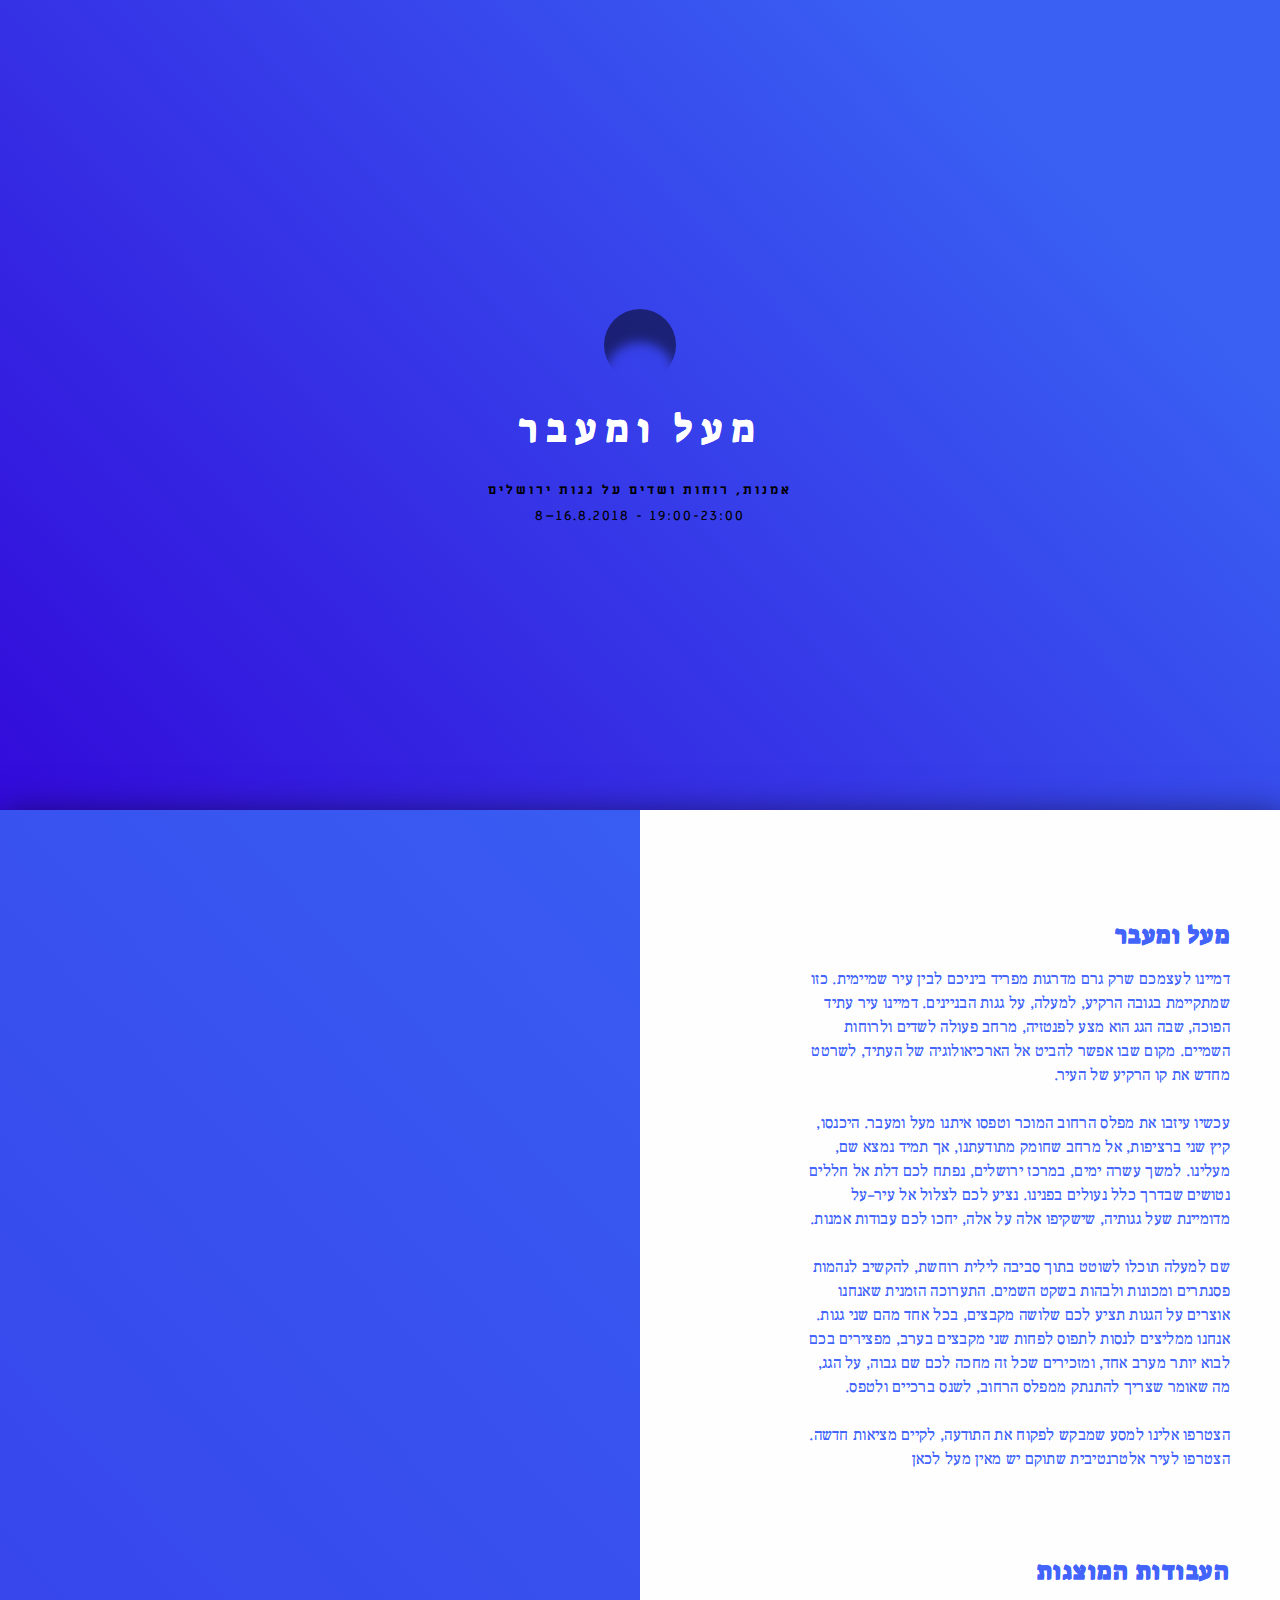
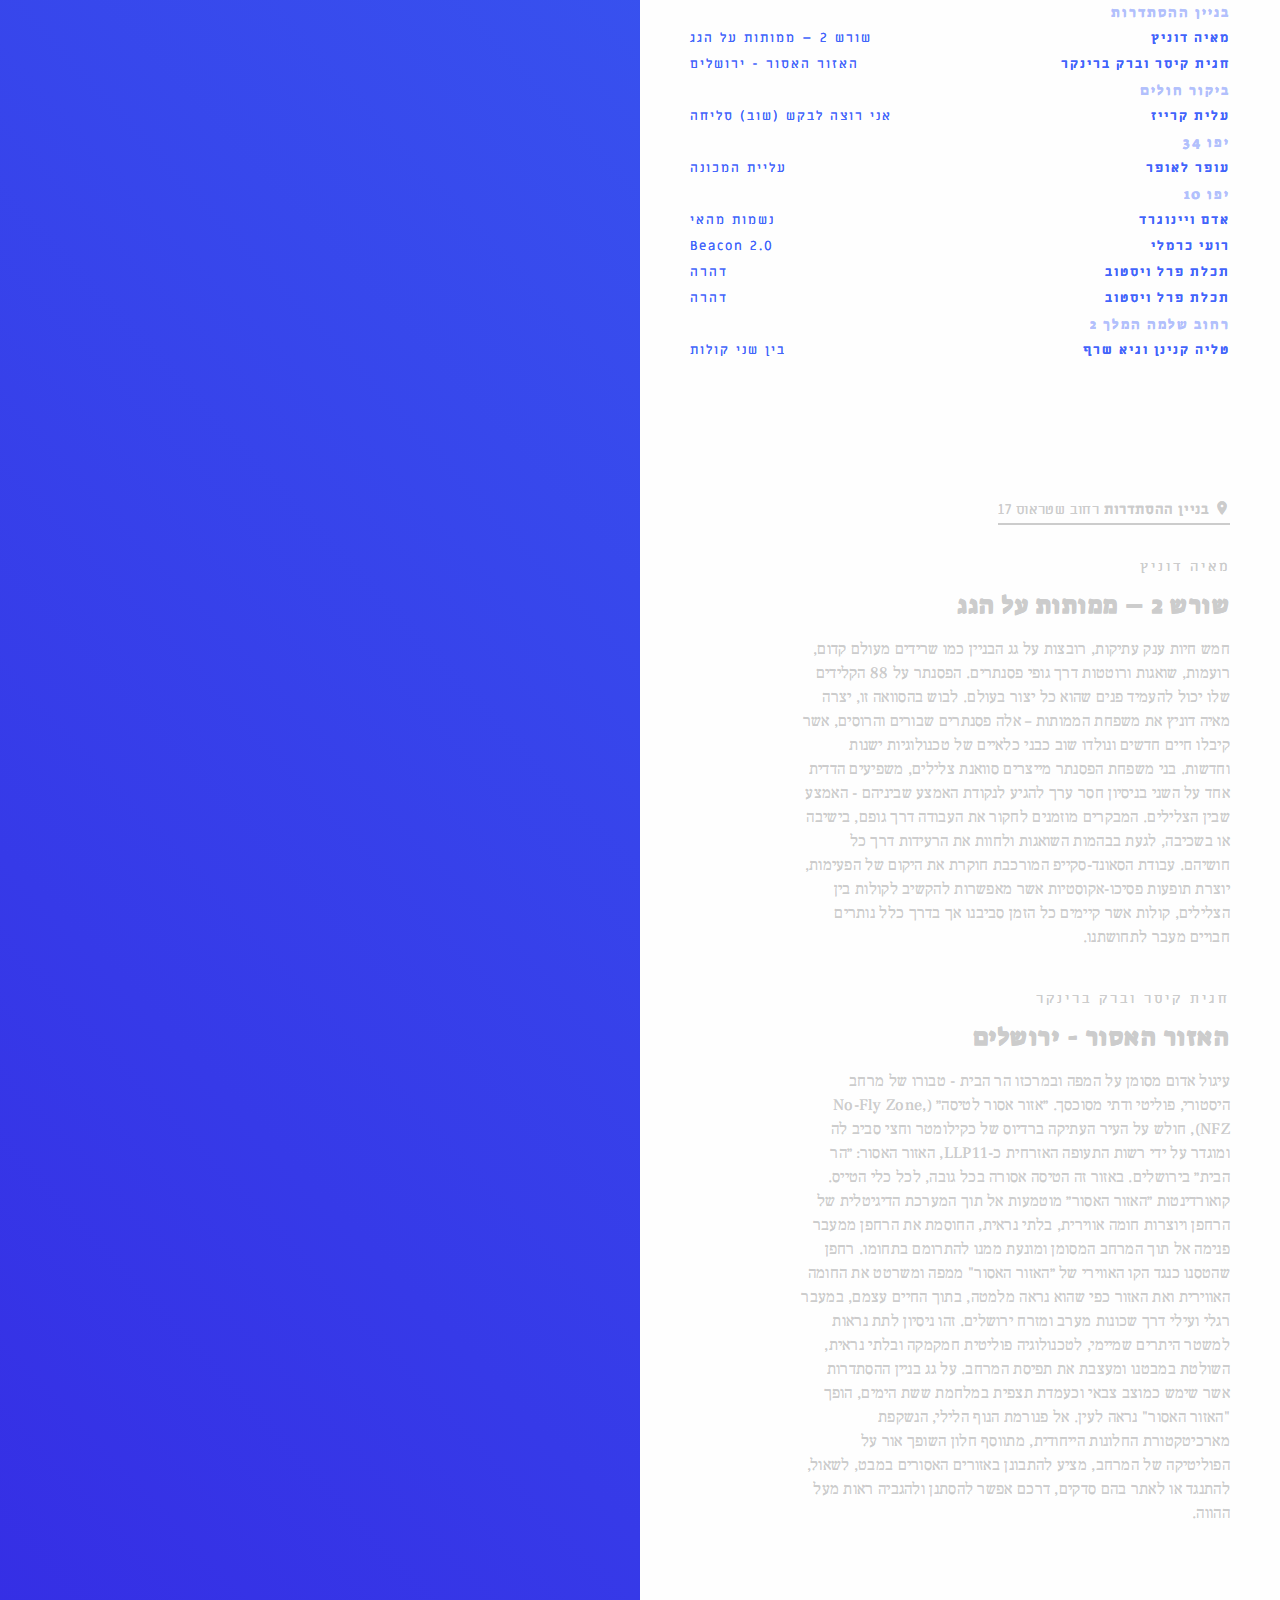
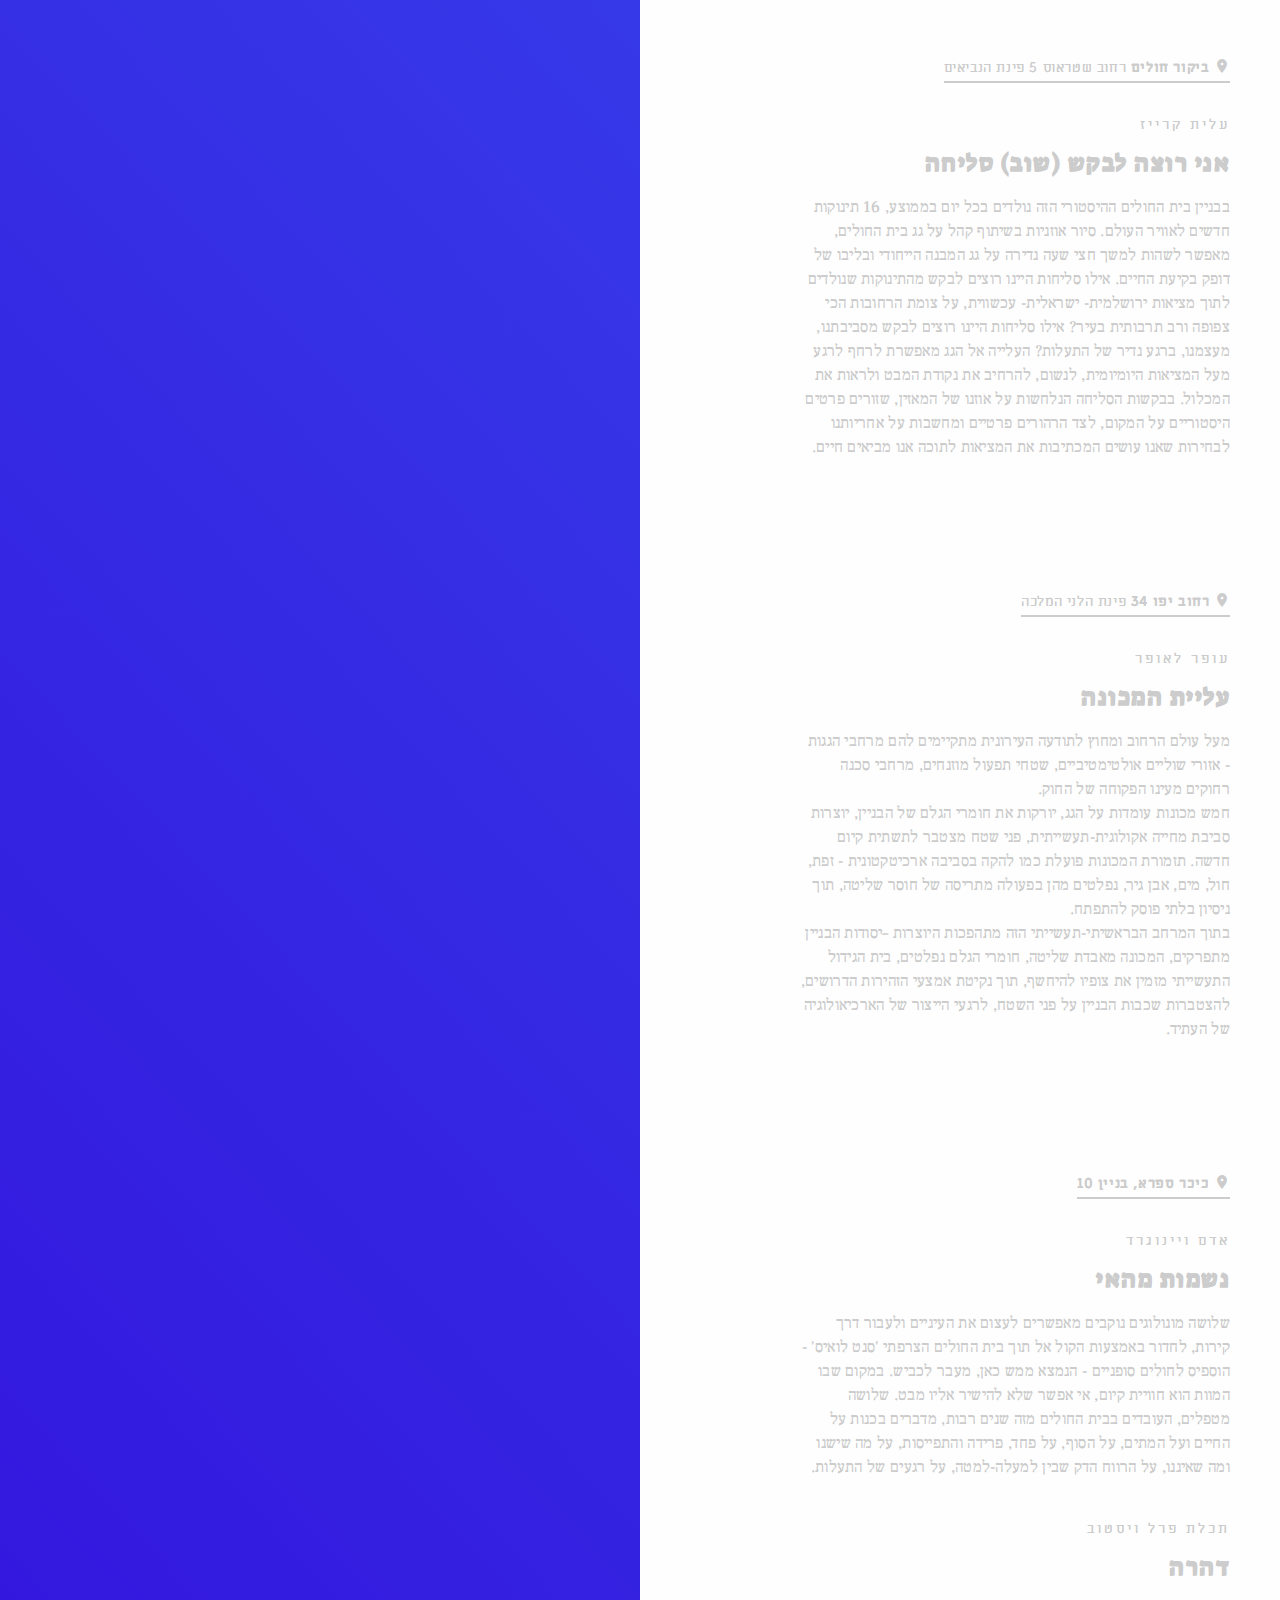
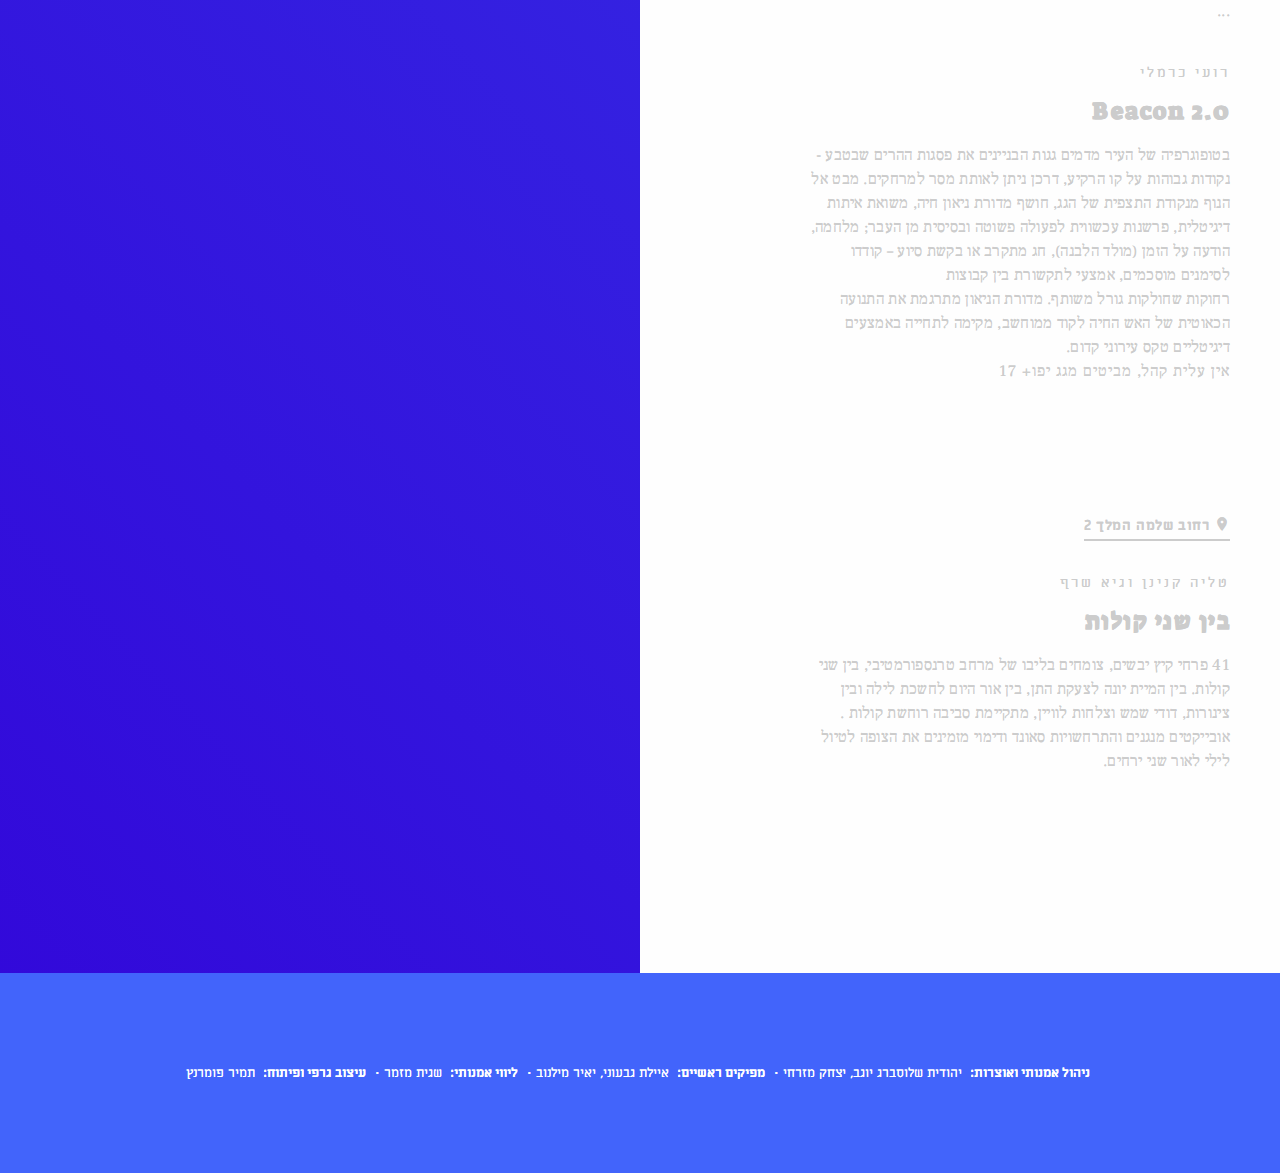
==== index-ar.html @ dc939ad6 "added 2 more homepages" ====
<!DOCTYPE html>
<html>

<head>

    <meta http-equiv="Content-Type" content="text/html; charset=utf-8">
    <meta charset="utf-8">
    <meta http-equiv="x-ua-compatible" content="ie=edge">
    <title>מעל ומעבר</title>
    <meta name="description" content="אמנות, רוחות ושדים על גגות ירושלים">
    <meta name="viewport" content="width=device-width, initial-scale=1, maximum-scale=1, user-scalable=no">
    <meta property="og:title" content="מעל ומעבר" />
    <meta property="og:site_name" content="מעל ומעבר" />
    <meta property="og:description" content="אמנות, רוחות ושדים על גגות ירושלים" />
    <meta property="og:image" content="TODO" />
    <meta property="og:image:url" content="TODO" />
    <meta property="og:image:width" content="1200" />
    <meta property="og:image:height" content="630" />
    <meta property="og:image:type" content="image/png" />
    <meta property="og:url" content="TODO" />
    <link rel="apple-touch-icon" sizes="57x57" href="/apple-icon-57x57.png">
    <link rel="apple-touch-icon" sizes="60x60" href="/apple-icon-60x60.png">
    <link rel="apple-touch-icon" sizes="72x72" href="/apple-icon-72x72.png">
    <link rel="apple-touch-icon" sizes="76x76" href="/apple-icon-76x76.png">
    <link rel="apple-touch-icon" sizes="114x114" href="/apple-icon-114x114.png">
    <link rel="apple-touch-icon" sizes="120x120" href="/apple-icon-120x120.png">
    <link rel="apple-touch-icon" sizes="144x144" href="/apple-icon-144x144.png">
    <link rel="apple-touch-icon" sizes="152x152" href="/apple-icon-152x152.png">
    <link rel="apple-touch-icon" sizes="180x180" href="/apple-icon-180x180.png">
    <link rel="icon" type="image/png" sizes="192x192" href="/android-icon-192x192.png">
    <link rel="icon" type="image/png" sizes="32x32" href="/favicon-32x32.png">
    <link rel="icon" type="image/png" sizes="96x96" href="/favicon-96x96.png">
    <link rel="icon" type="image/png" sizes="16x16" href="/favicon-16x16.png">
    <link rel="manifest" href="/manifest.json">
    <meta name="msapplication-TileColor" content="#ffffff">
    <meta name="msapplication-TileImage" content="/ms-icon-144x144.png">
    <meta name="theme-color" content="#ffffff">
    <link rel="icon" href="/favicon.ico?v=1.1"> 
    <link href='https://api.tiles.mapbox.com/mapbox-gl-js/v0.45.0/mapbox-gl.css' rel='stylesheet' />
    <link href="https://fonts.googleapis.com/icon?family=Material+Icons" rel="stylesheet">
    <link href="https://fonts.googleapis.com/css?family=Frank+Ruhl+Libre|Miriam+Libre:400,700|Suez+One" rel="stylesheet">
    <link href='css/style.css' rel='stylesheet' />
</head>


<body>

    <div id='toggle-map'>
        <i class="material-icons px-16-icons">map</i>
    </div>

    <div class='intro'>
        <!-- <div class="logo-img"> -->
        <div class="logo0">
            <div class="circle shadow-animation"></div>
        </div>
        <div class="logo1 shadow-animation-invert">מעל ומעבר</div>
        <div class="logo2">אמנות, רוחות ושדים על גגות ירושלים</div>
        <div class="logo3">8–16.8.2018 - 19:00-23:00</div>
        <!-- <img src="images/logo.svg" alt="above and beyond"> -->
        <!-- </div> -->
    </div>
    <div id='map'></div>
    <div id='features'>

        <section id='v0' class="active">
            <div class="spacer-80"></div>
            <span class='title'>מעל ומעבר</span>
            <p class='body-text'>
                דמיינו לעצמכם שרק גרם מדרגות מפריד ביניכם לבין עיר שמיימית. כזו שמתקיימת בגובה הרקיע, למעלה, על גגות הבניינים. דמיינו עיר
                עתיד הפוכה, שבה הגג הוא מצע לפנטזיה, מרחב פעולה לשדים ולרוחות השמיים. מקום שבו אפשר להביט אל הארכיאולוגיה
                של העתיד, לשרטט מחדש את קו הרקיע של העיר.
                <br>
                <br> עכשיו עיזבו את מפלס הרחוב המוכר וטפסו איתנו מעל ומעבר. היכנסו, קיץ שני ברציפות, אל מרחב שחומק מתודעתנו,
                אך תמיד נמצא שם, מעלינו. למשך עשרה ימים, במרכז ירושלים, נפתח לכם דלת אל חללים נטושים שבדרך כלל נעולים בפנינו.
                נציע לכם לצלול אל עיר–על מדומיינת שעל גגותיה, שישקיפו אלה על אלה, יחכו לכם עבודות אמנות.
                <br>
                <br> שם למעלה תוכלו לשוטט בתוך סביבה לילית רוחשת, להקשיב לנהמות פסנתרים ומכונות ולבהות בשקט השמים. התערוכה הזמנית
                שאנחנו אוצרים על הגגות תציע לכם שלושה מקבצים, בכל אחד מהם שני גגות. אנחנו ממליצים לנסות לתפוס לפחות שני מקבצים
                בערב, מפצירים בכם לבוא יותר מערב אחד, ומזכירים שכל זה מחכה לכם שם גבוה, על הגג, מה שאומר שצריך להתנתק ממפלס
                הרחוב, לשנס ברכיים ולטפס.
                <br>
                <br> הצטרפו אלינו למסע שמבקש לפקוח את התודעה, לקיים מציאות חדשה. הצטרפו לעיר אלטרנטיבית שתוקם יש מאין מעל לכאן
            </p>

            <div class="spacer-80"></div>
            <span class='title title-spacer'>העבודות המוצגות</span>
            <a href="#toc1" class='toc-link'>
                <div class="toc-location">בניין ההסתדרות</div>
                <div class=""> </div>
            </a>
            <a href="#toc1" class='toc-link'>
                <div class="toc-artist-name">מאיה דוניץ</div>
                <div class="toc-artist-work">שורש 2 – ממותות על הגג</div>
            </a>
            <a href="#toc2" class='toc-link'>
                <div class="toc-artist-name">חגית קיסר וברק ברינקר</div>
                <div class="toc-artist-work">האזור האסור - ירושלים</div>
            </a>
            <a href="#toc3" class='toc-link'>
                <div class="toc-location">ביקור חולים</div>
                <div class=""> </div>
            </a>
            <a href="#toc3" class='toc-link'>
                <div class="toc-artist-name">עלית קרייז</div>
                <div class="toc-artist-work">אני רוצה לבקש (שוב) סליחה</div>
            </a>
            <a href="#toc4" class='toc-link'>
                <div class="toc-location">יפו 34</div>
                <div class=""> </div>
            </a>
            <a href="#toc4" class='toc-link'>
                <div class="toc-artist-name">עופר לאופר</div>
                <div class="toc-artist-work">עליית המכונה</div>
            </a>
            <a href="#toc5" class='toc-link'>
                <div class="toc-location">יפו 10</div>
            </a>
            <a href="#toc5" class='toc-link'>
                <div class="toc-artist-name">אדם ויינוגרד</div>
                <div class="toc-artist-work">נשמות מהאי</div>
            </a>

            <a href="#toc9" class='toc-link'>
                <div class="toc-artist-name">רועי כרמלי</div>
                <div class="toc-artist-work">Beacon 2.0</div>
            </a>

            


            <a href="#toc6" class='toc-link'>
                <div class="toc-artist-name">תכלת פרל ויסטוב</div>
                <div class="toc-artist-work">דהרה</div>
            </a>
            <a href="#toc6" class='toc-link'>
                <div class="toc-artist-name">תכלת פרל ויסטוב</div>
                <div class="toc-artist-work">דהרה</div>
            </a>
            <a href="#toc7" class='toc-link'>
                <div class="toc-location">רחוב שלמה המלך 2</div>
                <div class=""> </div>
            </a>
            <a href="#toc7" class='toc-link'>
                <div class="toc-artist-name">טליה קנינן וגיא שרף</div>
                <div class="toc-artist-work">בין שני קולות</div>
            </a>
            
       
        </section>

        <section id='v1'>
            <div class="spacer-80"></div>

            <a href="" class='location-title'>
                <i class="material-icons px-16-icons">location_on</i>
                <b>בניין ההסתדרות</b> רחוב שטראוס 17</a>
            <p class='artist' id="toc1">מאיה דוניץ</p>
            <span class='title'>שורש 2 – ממותות על הגג</span>
            <p class='body-text'>חמש חיות ענק עתיקות, רובצות על גג הבניין כמו שרידים מעולם קדום, רועמות, שואגות ורוטטות דרך גופי פסנתרים. הפסנתר
                על 88 הקלידים שלו יכול להעמיד פנים שהוא כל יצור בעולם. לבוש בהסוואה זו, יצרה מאיה דוניץ את משפחת הממותות
                – אלה פסנתרים שבורים והרוסים, אשר קיבלו חיים חדשים ונולדו שוב כבני כלאיים של טכנולוגיות ישנות וחדשות. בני
                משפחת הפסנתר מייצרים סוואנת צלילים, משפיעים הדדית אחד על השני בניסיון חסר ערך להגיע לנקודת האמצע שביניהם
                - האמצע שבין הצלילים. המבקרים מוזמנים לחקור את העבודה דרך גופם, בישיבה או בשכיבה, לגעת בבהמות השואגות ולחוות
                את הרעידות דרך כל חושיהם. עבודת הסאונד-סקייפ המורכבת חוקרת את היקום של הפעימות, יוצרת תופעות פסיכו-אקוסטיות
                אשר מאפשרות להקשיב לקולות בין הצלילים, קולות אשר קיימים כל הזמן סביבנו אך בדרך כלל נותרים חבויים מעבר לתחושתנו.
            </p>

            <div class="spacer-40"></div>
            <p class='artist' id="toc2">חגית קיסר וברק ברינקר</p>
            <span class='title'>האזור האסור - ירושלים</span>
            <p class='body-text'>
                עיגול אדום מסומן על המפה ובמרכזו הר הבית - טבורו של מרחב היסטורי, פוליטי ודתי מסוכסך. ״אזור אסור לטיסה״ (No-Fly Zone, NFZ), חולש על העיר העתיקה ברדיוס של כקילומטר וחצי סביב לה ומוגדר על ידי רשות התעופה האזרחית כ-LLP11, האזור האסור: ״הר הבית״ בירושלים. באזור זה הטיסה אסורה בכל גובה, לכל כלי הטייס. קואורדינטות ״האזור האסור״ מוטמעות אל תוך המערכת הדיגיטלית של הרחפן ויוצרות חומה אווירית, בלתי נראית, החוסמת את הרחפן ממעבר פנימה אל תוך המרחב המסומן ומונעת ממנו להתרומם בתחומו.
                רחפן שהטסנו כנגד הקו האווירי של ״האזור האסור" ממפה ומשרטט את החומה האווירית ואת האזור כפי שהוא נראה מלמטה, בתוך החיים עצמם, במעבר רגלי ועילי דרך שכונות מערב ומזרח ירושלים. זהו ניסיון לתת נראות למשטר היתרים שמיימי, לטכנולוגיה פוליטית חמקמקה ובלתי נראית, השולטת במבטנו ומעצבת את תפיסת המרחב.
                על גג בניין ההסתדרות אשר שימש כמוצב צבאי וכעמדת תצפית במלחמת ששת הימים, הופך "האזור האסור" נראה לעין. אל פנורמת הנוף הלילי, הנשקפת מארכיטקטורת החלונות הייחודית, מתווסף חלון השופך אור על הפוליטיקה של המרחב, מציע להתבונן באזורים האסורים במבט, לשאול, להתנגד או לאתר בהם סדקים, דרכם אפשר להסתנן ולהגביה ראות מעל ההווה.
            </p>

        </section>


        <section id='v2'>
            <div class="spacer-80"></div>

            <a href="" class='location-title'>
                <i class="material-icons px-16-icons">location_on</i>
                <b>ביקור חולים</b> רחוב שטראוס 5 פינת הנביאים</a>
            <p class='artist' id="toc3">עלית קרייז</p>
            <span class='title'>אני רוצה לבקש (שוב) סליחה</span>
            <p class='body-text'>
                בבניין בית החולים ההיסטורי הזה נולדים בכל יום בממוצע, 16 תינוקות חדשים לאוויר העולם. סיור אוזניות בשיתוף קהל על גג בית החולים,
                מאפשר לשהות למשך חצי שעה נדירה על גג המבנה הייחודי ובליבו של דופק בקיעת החיים. אילו סליחות היינו רוצים לבקש
                מהתינוקות שנולדים לתוך מציאות ירושלמית- ישראלית- עכשווית, על צומת הרחובות הכי צפופה ורב תרבותית בעיר? אילו
                סליחות היינו רוצים לבקש מסביבתנו, מעצמנו, ברגע נדיר של התעלות? העלייה אל הגג מאפשרת לרחף לרגע מעל המציאות
                היומיומית, לנשום, להרחיב את נקודת המבט ולראות את המכלול. בבקשות הסליחה הנלחשות על אוזנו של המאזין, שזורים
                פרטים היסטוריים על המקום, לצד הרהורים פרטיים ומחשבות על אחריותנו לבחירות שאנו עושים המכתיבות את המציאות לתוכה
                אנו מביאים חיים.
            </p>

        </section>

        <section id='v3'>
            <div class="spacer-80"></div>

            <a href="" class='location-title'>
                <i class="material-icons px-16-icons">location_on</i>
                <b>רחוב יפו 34</b> פינת הלני המלכה</a>
            <p class='artist' id="toc4">עופר לאופר</p>
            <span class='title'>עליית המכונה</span>
            <p class='body-text'>
                מעל עולם הרחוב ומחוץ לתודעה העירונית מתקיימים להם מרחבי הגגות - אזורי שוליים אולטימטיביים, שטחי תפעול מוזנחים, מרחבי סכנה
                רחוקים מעינו הפקוחה של החוק.
                <br> חמש מכונות עומדות על הגג, יורקות את חומרי הגלם של הבניין, יוצרות סביבת מחייה אקולוגית-תעשייתית, פני שטח
                מצטבר לתשתית קיום חדשה. תזמורת המכונות פועלת כמו להקה בסביבה ארכיטקטונית - זפת, חול, מים, אבן גיר, נפלטים
                מהן בפעולה מתריסה של חוסר שליטה, תוך ניסיון בלתי פוסק להתפתח.
                <br> בתוך המרחב הבראשיתי-תעשייתי הזה מתהפכות היוצרות –יסודות הבניין מתפרקים, המכונה מאבדת שליטה, חומרי הגלם נפלטים,
                בית הגידול התעשייתי מזמין את צופיו להיחשף, תוך נקיטת אמצעי הזהירות הדרושים, להצטברות שכבות הבניין על פני
                השטח, לרגעי הייצור של הארכיאולוגיה של העתיד.
            </p>
        </section>

        <section id='v4'>
            <div class="spacer-80"></div>

            <a href="" class='location-title'>
                <i class="material-icons px-16-icons">location_on</i>
                <b>כיכר ספרא, בניין 10</b>
            </a>
            <p class='artist' id="toc5">אדם ויינוגרד</p>
            <span class='title'>נשמות מהאי</span>
            <p class='body-text'>
                שלושה מונולוגים נוקבים מאפשרים לעצום את העיניים ולעבור דרך קירות, לחדור באמצעות הקול אל תוך בית החולים הצרפתי 'סנט לואיס' - הוספיס לחולים סופניים - הנמצא ממש כאן, מעבר לכביש.
                במקום שבו המוות הוא חוויית קיום, אי אפשר שלא להישיר אליו מבט. שלושה מטפלים, העובדים בבית החולים מזה שנים רבות, מדברים בכנות על החיים ועל המתים, על הסוף, על פחד, פרידה והתפייסות, על מה שישנו ומה שאיננו, על הרווח הדק שבין למעלה-למטה, על רגעים של התעלות.
            </p>

            <div class="spacer-40"></div>
            <p class='artist' id="toc6">תכלת פרל ויסטוב </p>
            <span class='title'>דהרה</span>
            <p class='body-text'>
                ...
            </p>
            <div class="spacer-40"></div>
            <p class='artist' id="toc8">רועי כרמלי</p>
            <span class='title'>Beacon 2.0</span>
            <p class='body-text'>
                בטופוגרפיה של העיר מדמים גגות הבניינים את פסגות ההרים שבטבע - נקודות גבוהות על קו הרקיע, דרכן ניתן לאותת מסר למרחקים. מבט
                אל הנוף מנקודת התצפית של הגג, חושף מדורת ניאון חיה, משואת איתות דיגיטלית, פרשנות עכשווית לפעולה פשוטה ובסיסית
                מן העבר; מלחמה, הודעה על הזמן (מולד הלבנה), חג מתקרב או בקשת סיוע – קודדו לסימנים מוסכמים, אמצעי לתקשורת
                בין קבוצות
                <br> רחוקות שחולקות גורל משותף. מדורת הניאון מתרגמת את התנועה הכאוטית של האש החיה לקוד ממוחשב, מקימה לתחייה באמצעים
                דיגיטליים טקס עירוני קדום.
                <br>

                <span class='body-text-comment'>
                    אין עלית קהל, מביטים מגג יפו+ 17
                </span>
            </p>


        </section>
        <section id='v5'>
            <div class="spacer-80"></div>

            <a href="" class='location-title'>
                <i class="material-icons px-16-icons">location_on</i>
                <b>רחוב שלמה המלך 2</b>
            </a>
            <p class='artist' id="toc7">טליה קנינן וגיא שרף</p>
            <span class='title'>בין שני קולות</span>
            <p class='body-text'>
                41 פרחי קיץ יבשים, צומחים בליבו של מרחב טרנספורמטיבי, בין שני קולות. בין המיית יונה  לצעקת התן, בין אור היום לחשכת לילה ובין צינורות, דודי שמש וצלחות לוויין, מתקיימת סביבה רוחשת קולות . אובייקטים מנגנים והתרחשויות סאונד ודימוי מזמינים את הצופה לטיול  לילי לאור שני ירחים.            </p>

        </section>
        <!-- <section id='v6'>
            <div class="spacer-80"></div>

            <a href="" class='location-title'>
                <i class="material-icons px-16-icons">location_on</i>
                <b>מלון ממילא</b> שלמה המלך 11</a>
            <p class='artist' id="toc8">רועי כרמלי</p>
            <span class='title'>Beacon 2.0</span>
            <p class='body-text'>
                בטופוגרפיה של העיר מדמים גגות הבניינים את פסגות ההרים שבטבע - נקודות גבוהות על קו הרקיע, דרכן ניתן לאותת מסר למרחקים. מבט
                אל הנוף מנקודת התצפית של הגג, חושף מדורת ניאון חיה, משואת איתות דיגיטלית, פרשנות עכשווית לפעולה פשוטה ובסיסית
                מן העבר; מלחמה, הודעה על הזמן (מולד הלבנה), חג מתקרב או בקשת סיוע – קודדו לסימנים מוסכמים, אמצעי לתקשורת
                בין קבוצות
                <br> רחוקות שחולקות גורל משותף. מדורת הניאון מתרגמת את התנועה הכאוטית של האש החיה לקוד ממוחשב, מקימה לתחייה באמצעים
                דיגיטליים טקס עירוני קדום.
                <br>

                <span class='body-text-comment'>
                    אין עלית קהל, מביטים מגג יפו+ 17
                </span>
            </p>

        </section> -->
    </div>
    <div class='credits'>
        <div class="block">
            <b> ניהול אמנותי ואוצרות: </b> יהודית שלוסברג יוגב, יצחק מזרחי ∙
            <b> מפיקים ראשיים: </b> איילת גבעוני, יאיר מילנוב ∙
            <b> ליווי אמנותי: </b> שגית מזמר ∙
            <b> עיצוב גרפי ופיתוח: </b> תמיר פומרנץ
        </div>
    </div>
    <!-- Mapbox gl script -->
    <script src='https://api.tiles.mapbox.com/mapbox-gl-js/v0.45.0/mapbox-gl.js'></script>
    <!-- jquery -->
    <script src='https://code.jquery.com/jquery-1.12.4.min.js'></script>
    <script src='js/index.js'></script>


    <!-- Global site tag (gtag.js) - Google Analytics -->
    <script async src="https://www.googletagmanager.com/gtag/js?id=UA-71087902-15"></script>
    <script>
        window.dataLayer = window.dataLayer || [];

        function gtag() {
            dataLayer.push(arguments);
        }
        gtag('js', new Date());

        gtag('config', 'UA-71087902-15');
    </script>


</body>

</html>
---- css/style.css ----
p {
    margin: 0;
    padding: 0;
}

.location-title {
    font-family: 'Miriam Libre', sans-serif;
    font-weight: 400;
    font-size: 14px;
    line-height: 18px;
    letter-spacing: 0.6px;
    margin-bottom: 32px;
    display: inline-block;
    padding-bottom: 4px;
    border-bottom: 2px solid;
}

.location-title b {
    font-weight: 700;
}

a {
    color: #ccc;
    text-shadow: 0 0 0 #ccc;
    text-decoration: none;
    transition: all 0.2s ease-out;
}

a:hover {
    color: #aaa;
    text-shadow: 0 0 0 #aaa;
}

.active a {
    color: #4264FB;
    text-shadow: 0 0 0 #4264FB;
    text-decoration: none;
    transition: all 0.2s ease-out;
}

.active a:hover {
    color: #144FB8;
    text-shadow: 0 0 0 #144FB8;
}

.title {
    font-family: 'Suez One', serif;
    display: block;
    font-weight: 700;
    font-size: 24px;
    letter-spacing: 1.5px;
    line-height: 40px;
    /* font-style: italic; */
    margin-bottom: 12px;
}

.px-16-icons {
    font-size: 16px;
    line-height: 18px;
    position: relative;
    top: 2px;
}

.artist {
    font-family: 'Miriam Libre', sans-serif;
    display: block;
    font-size: 14px;
    letter-spacing: 3px;
    line-height: 20px;
    margin-bottom: 8px;
}

.body-text {
    font-family: 'Frank Ruhl Libre', serif;
    font-weight: 400;
    display: block;
    max-width: 430px;
    font-size: 16px;
    line-height: 24px;
    letter-spacing: 0.3px;
}

.body-text-comment {
    letter-spacing: 1px;
    display: block;
}

.spacer-80 {
    height: 80px;
    display: block;
}

.spacer-40 {
    height: 40px;
    display: block;
}

body,html {
    margin: 0;
    padding: 0;
    background: linear-gradient(47deg, #3206D9 0%, #3960F3 83%);
    ;
}

#map {
    position: fixed;
    width: 50%;
    top: 0;
    bottom: 0;
}

.intro {
    height: 90vh;
    /* background: url("../images/background.jpg"); */
    background: linear-gradient(47deg, #3206D9 0%, #3960F3 83%);
    background-size: cover;
    background-attachment: fixed;
    color: #fff;
    text-shadow: 0 0 0 #fff;
    display: flex;
    align-items: center;
    justify-content: center;
    flex-direction: column;
    z-index: 1;
    position: relative;
}

.shadow-animation {
    transition: all 1s ease-in-out;
    box-shadow: inset 0 33px 11px 0 rgba(0, 0, 0, 0.50);
    animation: move 20s infinite;
}

.shadow-animation-invert {
    text-shadow: -10 32px 11px 0 rgba(0, 0, 0, 0.50);
    transition: all 1s ease-in-out;
    animation: moveinv 20s infinite;
}

.intro .circle {
    width: 72px;
    height: 72px;
    border-radius: 50%;
    margin: 32px;
    /* background: #fff; */
    display: inline-block;
    /* border:2px solid #4264FB; */
}
@keyframes moveinv {
    0% {
        text-shadow: -10px 32px 14px rgba(0, 0, 0, 0.50);
    }
    10% {
        text-shadow: 32px 32px 14px rgba(0, 0, 0, 0.50);
    }
    40% {
        text-shadow: 0px 10px 24px rgba(0, 0, 0, 0.50);
    }
    76% {
        text-shadow: -20px -10px 14px rgba(0, 0, 0, 0.50);
    }
    100% {
        text-shadow: -10px 33px 14px rgba(0, 0, 0, 0.50);
    }
}

@keyframes move {
    0% {
        box-shadow: inset -10px 32px 11px 2px rgba(38,59,148,0.70);
    }
    10% {
        box-shadow: inset 32px 32px 11px 2px rgba(38,59,148,0.70);
    }
    40% {
        box-shadow: inset 0px 10px 11px 2px rgba(38,59,148,0.70);
    }
    76% {
        box-shadow: inset -20px -10px 11px 2px rgba(38,59,148,0.70);
    }
    100% {
        box-shadow: inset -10px 33px 11px 2px rgba(38,59,148,0.70);
    }
}



.intro .logo1 {
    font-family: 'Suez One', serif;
    font-size: 40px;
    line-height: 24px;
    margin-bottom: 40px;
    letter-spacing: 8px;
    /* font-style: italic; */
}

.intro .logo2 {
    font-family: 'Miriam Libre', sans-serif;
    font-weight: 700;
    font-size: 13px;
    letter-spacing: 3px;
    line-height: 18px;
    margin-bottom: 8px;
    color: rgba(0,0,0,0.6);
    text-shadow: 0 0 0 #000;
}

.intro .logo3 {
    font-family: 'Miriam Libre', sans-serif;
    font-weight: 400;
    letter-spacing: 2px;
    font-size: 13px;
    line-height: 18px;
    margin-bottom: 8px;
    color: rgba(0,0,0,0.6);
    text-shadow: 0 0 0 #000;

}

intro.active .logo-img img {
    /* filter: blur(0px); */
}

.credits {
    height: 200px;
    background: #4264FB;
    color: #fff;
    text-shadow: 0 0 0 #fff;
    font-size: 13px;
    line-height: 16px;
    font-family: 'Miriam Libre', sans-serif;
    font-weight: 400;
    display: flex;
    align-items: center;
    justify-content: center;
    direction: rtl;
    z-index: 1;
    position: relative;
    text-align: center;
}

.credits b {
    padding: 0 5px;
}

.block {
    display: block;
    padding: 0 40px;
}

#features {
    width: 50%;
    padding-left: 50%;
    font-family: sans-serif;
    overflow-y: scroll;
    /* background-color: #fafafa; */
    z-index: 1;
    position: relative;
    
    box-shadow:5px 3px 32px 0 rgba(0, 0, 0, 0.50)
}

section {
    padding: 25px 50px;
    color: #ccc;
    text-shadow: 0 0 0 #ccc;
    font-size: 13px;
    display: block;
    /* min-height: 600px; */
    direction: rtl;
    background: #fefefe;
    transition: all 0.3s ease-in-out;
}

section.active {
    color: #4264FB;
    text-shadow: 0 0 0 #4264FB;
}

section:last-child {
    border-bottom: none;
    padding-bottom: 200px;
}
#toggle-map {
    display: none;
}


/* TOC
 */
.toc-link {
    display: flex;
    justify-content: space-between;
    flex-direction: row;
}

.toc-link .toc-artist-name  {
    font-family: 'Miriam Libre', sans-serif;
    font-weight: 700;
    font-size: 13px;
    letter-spacing: 2px;
    line-height: 18px;
    margin-bottom: 8px;
    color: #4264FB;
    text-shadow: 0 0 0 #4264FB;
}


.toc-link .toc-artist-work  {
    font-family: 'Miriam Libre', sans-serif;
    font-weight: 400;
    font-size: 13px;
    letter-spacing: 2px;
    line-height: 18px;
    margin-bottom: 8px;
    color: #4264FB;
    text-shadow: 0 0 0 #4264FB;
}

.toc-link .toc-location {
    font-family: 'Suez One', serif;
    font-size: 14px;
    letter-spacing: 2px;
    line-height: 18px;
    margin-bottom: 8px;
    color: #4264FB;
    text-shadow: 0 0 0 #4264FB;
    opacity: 0.4;
}



 @media only screen and (max-width: 750px) {
    #toggle-map {
        width: 56px;
        height: 56px;
        border-radius: 50%;
        background: #4264FB;
        color:#fff;
        text-shadow: 0 0 0 #fff;
        box-shadow: 0px 8px 24px 2px rgba(0,0,0,0.20);
        display: inline-block;
        bottom:24px;
        right: 24px;
        position: fixed;
        z-index: 3;
        transition: all 1s ease-in-out;
        line-height: 56px;
        text-align: center;
    }
    #toggle-map.on {
    color:rgba(255,255,255,0.5);
    text-shadow: 0 0 0 #ccc;
    }
    .intro {
        height: 600px;
    }
    .intro .logo-img img {
        width: 300px;
    }
    #v0 {
        background: #4264FB;
        color: #fff;
        text-shadow: 0 0 0 #fff;
        padding: 24px 16px 40px 16px;
    }
    .block {
        padding: 0 16px;
    }
    #features {
        width: 100%;
        padding-left: 0;
        font-family: sans-serif;
        transition: all 1s ease-in-out;
      opacity: 1;

    }
    #features.disabled {
      opacity: 0;
      pointer-events: none;
    }
    #map {
        width: 100%;
    }
    section {
        box-shadow: 0px 8px 24px 2px rgba(0,0,0,0.20);
        background: #fff;
        padding: 24px 16px 40px 16px;
        margin: 350px 16px 16px 16px;
        border-radius: 12px;
        border-top: 4px solid #4264FB;
    }
    #features {
        background: rgba(255, 255, 255, 0);
    }
    .spacer-80 {
        height: 0px;
    }
    .artist {
        margin-bottom: 8px;
    }
    .body-text {
        font-size: 15px;
        letter-spacing: 0.2px;
        line-height: 22px;
    }
    .title {
        line-height: 28px;
    }
    .intro .logo1 {
        font-size: 30px;
    }
    section:last-child {
        padding-bottom: 40px;
    }

    /* toc */

    .toc-link {
        margin-top: 8px;
    }
    .toc-link .toc-artist-name  {
        color:#fff;
        text-shadow: 0 0 0 #fff;

    }
    
    
    .toc-link .toc-artist-work  {
        color:#fff;
        text-shadow: 0 0 0 #fff;

    }
    
    .toc-link .toc-location {
      color:#fff;
      text-shadow: 0 0 0 #fff;
      margin-top: 16px;
    }

.title-spacer {
opacity: 0;}
}
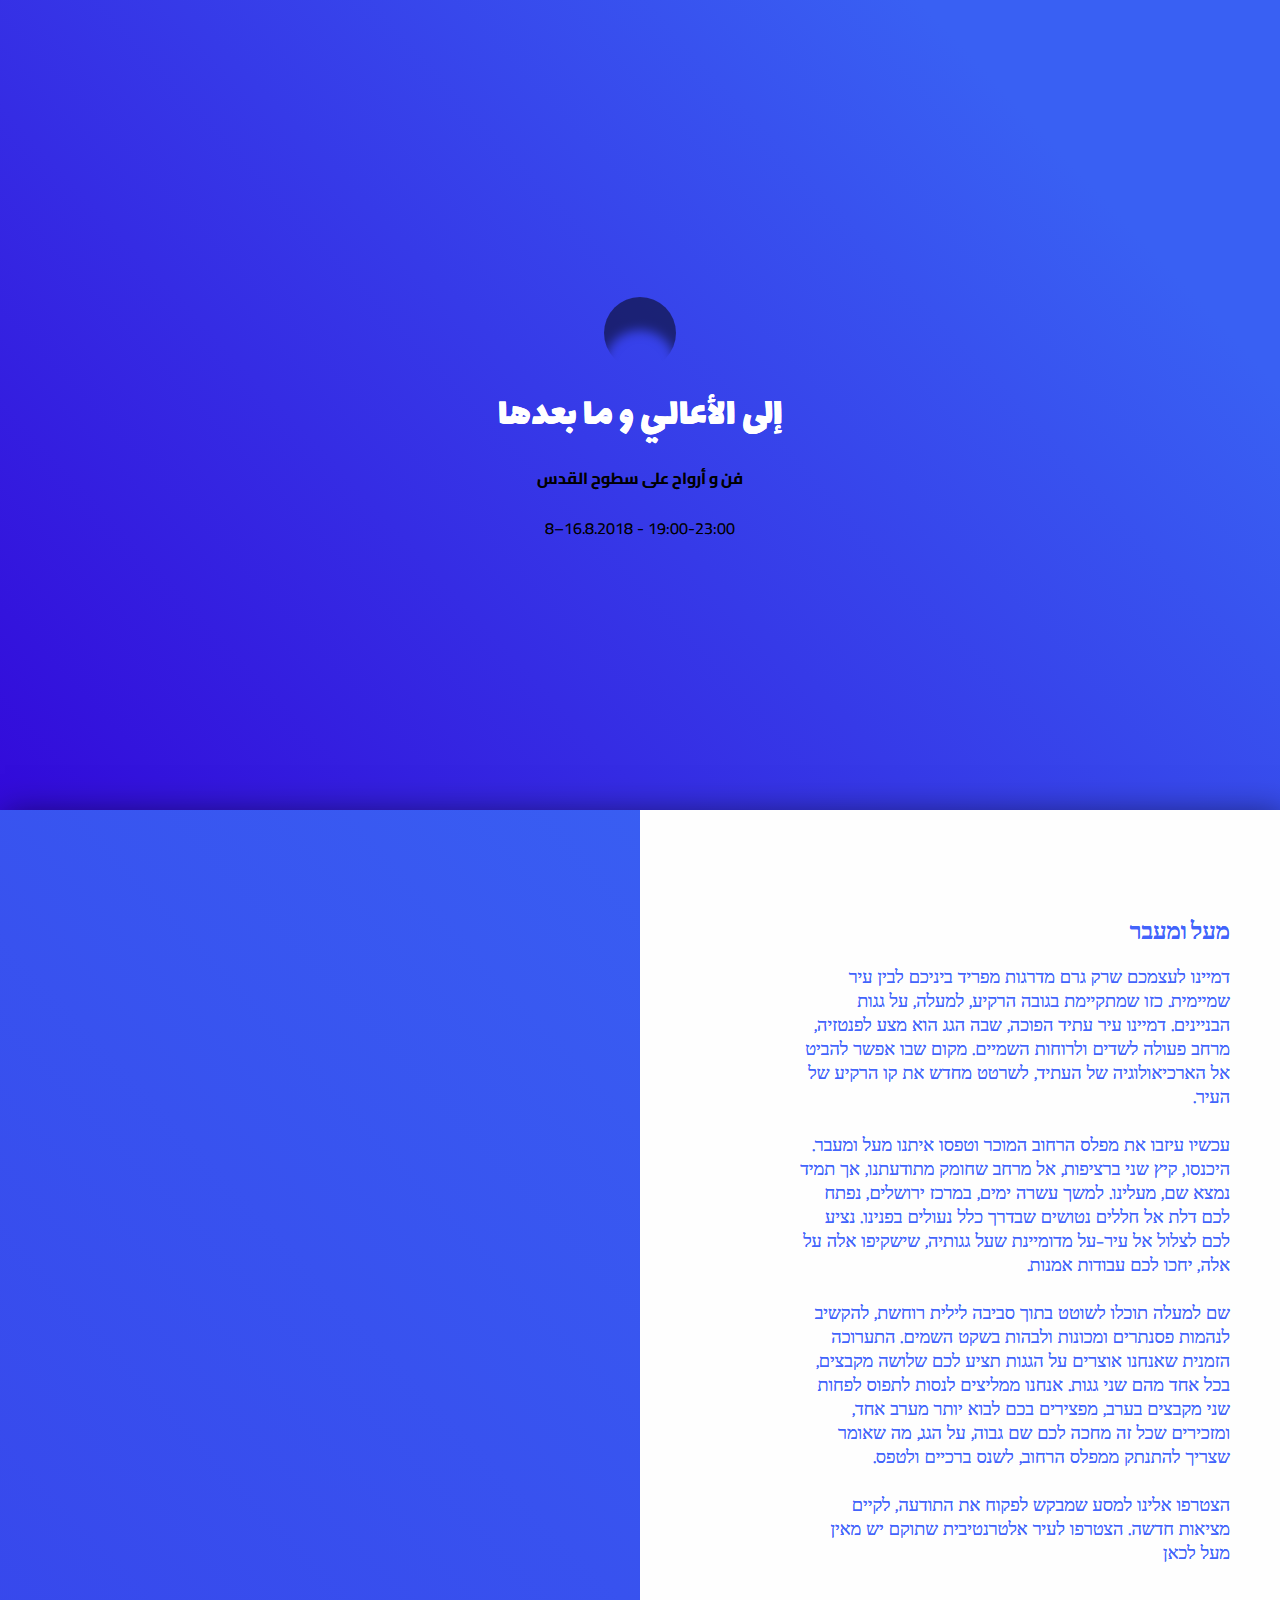
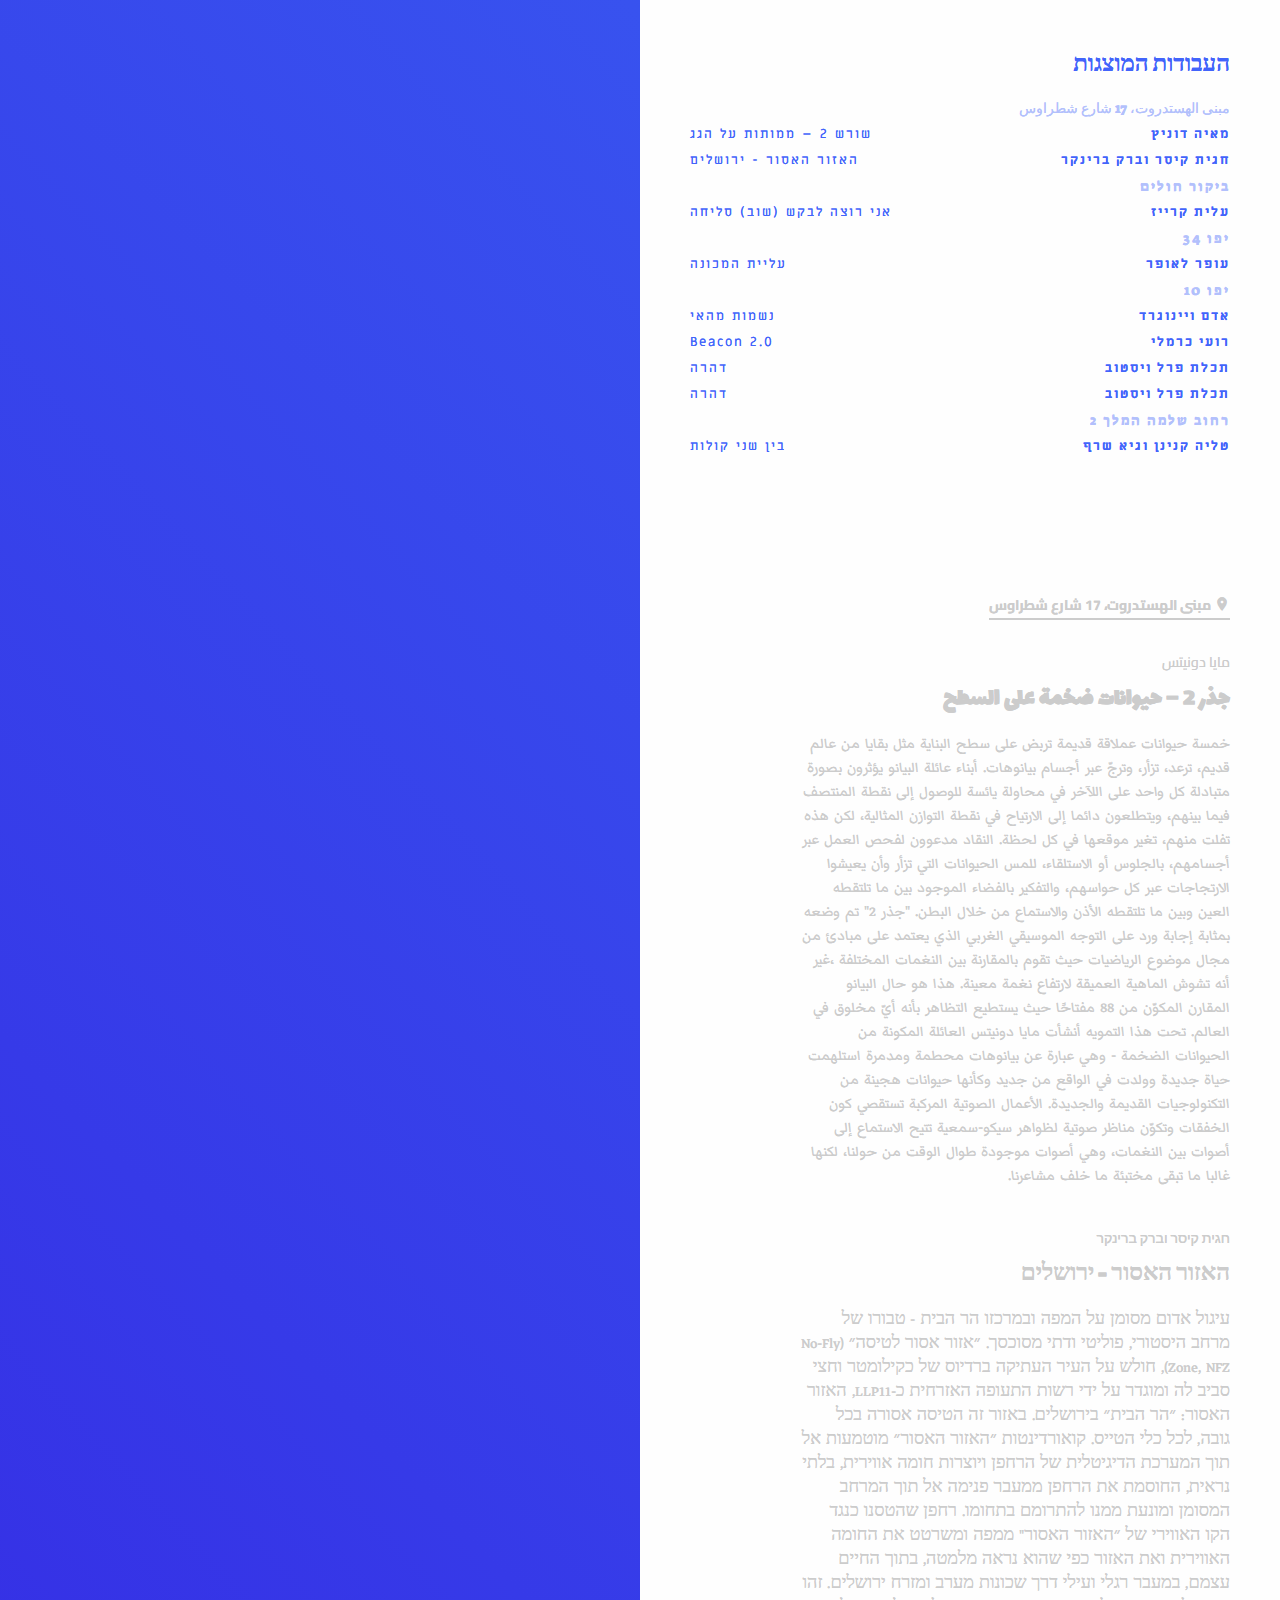
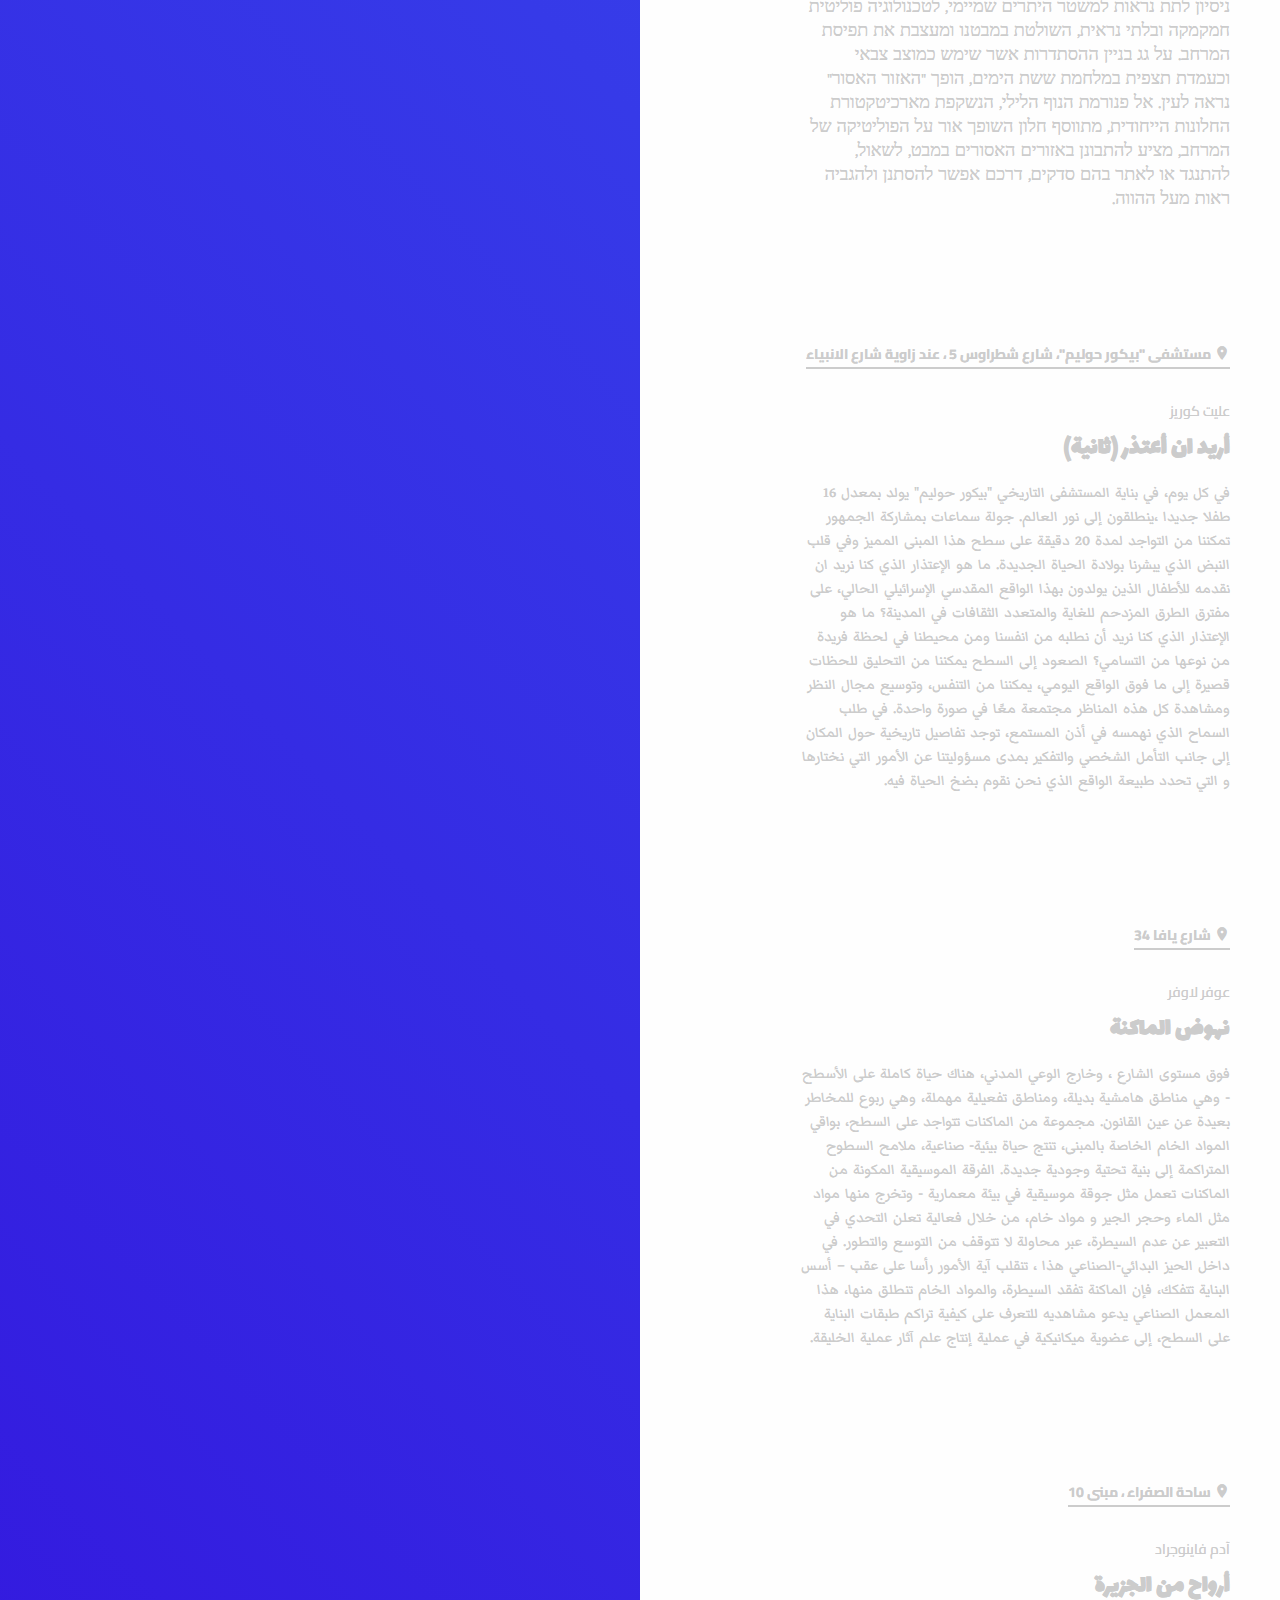
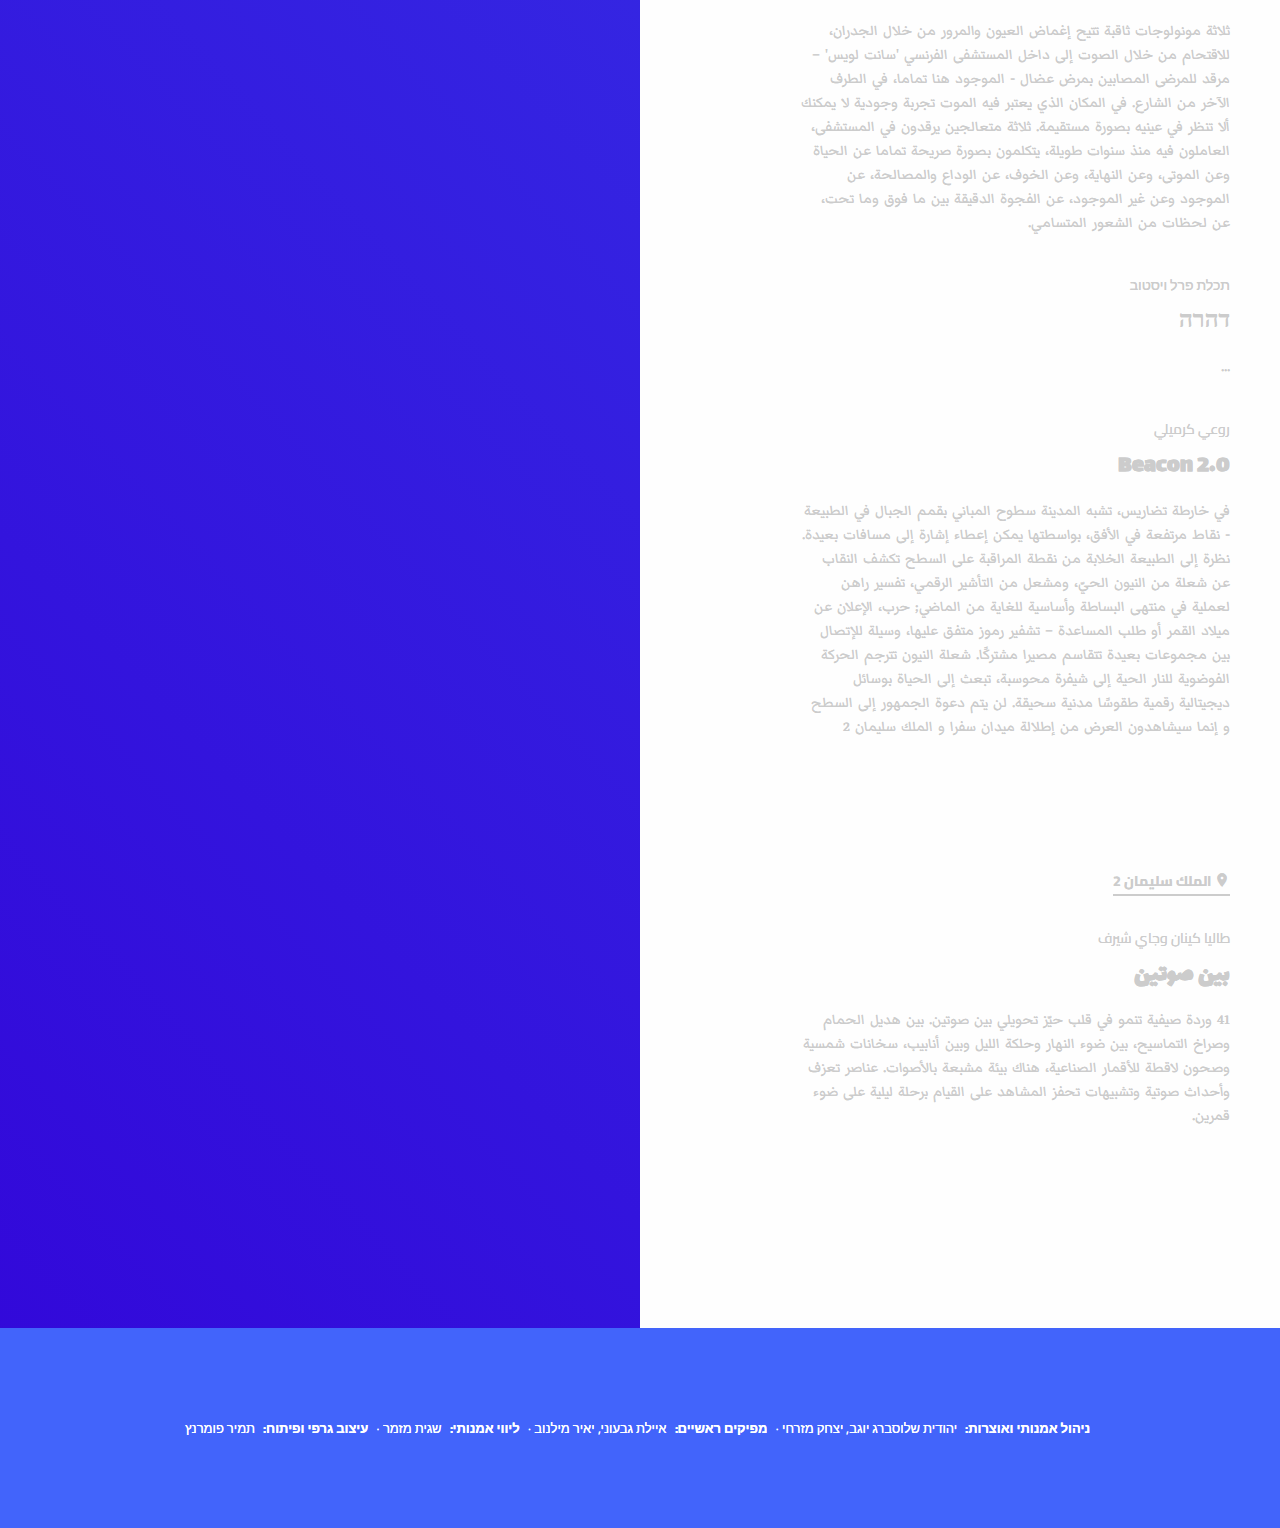
==== commit 7dd37ea1: "added arabic and english" ====
--- a/index-ar.html
+++ b/index-ar.html
@@ -6,11 +6,11 @@
     <meta http-equiv="Content-Type" content="text/html; charset=utf-8">
     <meta charset="utf-8">
     <meta http-equiv="x-ua-compatible" content="ie=edge">
-    <title>מעל ומעבר</title>
+    <title>إلى الأعالي و ما بعدها</title>
     <meta name="description" content="אמנות, רוחות ושדים על גגות ירושלים">
     <meta name="viewport" content="width=device-width, initial-scale=1, maximum-scale=1, user-scalable=no">
-    <meta property="og:title" content="מעל ומעבר" />
-    <meta property="og:site_name" content="מעל ומעבר" />
+    <meta property="og:title" content="إلى الأعالي و ما بعدها" />
+    <meta property="og:site_name" content="إلى الأعالي و ما بعدها" />
     <meta property="og:description" content="אמנות, רוחות ושדים על גגות ירושלים" />
     <meta property="og:image" content="TODO" />
     <meta property="og:image:url" content="TODO" />
@@ -40,6 +40,7 @@
     <link href="https://fonts.googleapis.com/icon?family=Material+Icons" rel="stylesheet">
     <link href="https://fonts.googleapis.com/css?family=Frank+Ruhl+Libre|Miriam+Libre:400,700|Suez+One" rel="stylesheet">
     <link href='css/style.css' rel='stylesheet' />
+    <link href='css/style-ar.css' rel='stylesheet' />
 </head>
 
 
@@ -54,8 +55,8 @@
         <div class="logo0">
             <div class="circle shadow-animation"></div>
         </div>
-        <div class="logo1 shadow-animation-invert">מעל ומעבר</div>
-        <div class="logo2">אמנות, רוחות ושדים על גגות ירושלים</div>
+        <div class="logo1 shadow-animation-invert">إلى الأعالي و ما بعدها</div>
+        <div class="logo2">فن و أرواح على سطوح القدس</div>
         <div class="logo3">8–16.8.2018 - 19:00-23:00</div>
         <!-- <img src="images/logo.svg" alt="above and beyond"> -->
         <!-- </div> -->
@@ -86,7 +87,7 @@
             <div class="spacer-80"></div>
             <span class='title title-spacer'>העבודות המוצגות</span>
             <a href="#toc1" class='toc-link'>
-                <div class="toc-location">בניין ההסתדרות</div>
+                <div class="toc-location">مبنى الهستدروت، 17 شارع شطراوس</div>
                 <div class=""> </div>
             </a>
             <a href="#toc1" class='toc-link'>
@@ -154,16 +155,13 @@
 
             <a href="" class='location-title'>
                 <i class="material-icons px-16-icons">location_on</i>
-                <b>בניין ההסתדרות</b> רחוב שטראוס 17</a>
-            <p class='artist' id="toc1">מאיה דוניץ</p>
-            <span class='title'>שורש 2 – ממותות על הגג</span>
-            <p class='body-text'>חמש חיות ענק עתיקות, רובצות על גג הבניין כמו שרידים מעולם קדום, רועמות, שואגות ורוטטות דרך גופי פסנתרים. הפסנתר
-                על 88 הקלידים שלו יכול להעמיד פנים שהוא כל יצור בעולם. לבוש בהסוואה זו, יצרה מאיה דוניץ את משפחת הממותות
-                – אלה פסנתרים שבורים והרוסים, אשר קיבלו חיים חדשים ונולדו שוב כבני כלאיים של טכנולוגיות ישנות וחדשות. בני
-                משפחת הפסנתר מייצרים סוואנת צלילים, משפיעים הדדית אחד על השני בניסיון חסר ערך להגיע לנקודת האמצע שביניהם
-                - האמצע שבין הצלילים. המבקרים מוזמנים לחקור את העבודה דרך גופם, בישיבה או בשכיבה, לגעת בבהמות השואגות ולחוות
-                את הרעידות דרך כל חושיהם. עבודת הסאונד-סקייפ המורכבת חוקרת את היקום של הפעימות, יוצרת תופעות פסיכו-אקוסטיות
-                אשר מאפשרות להקשיב לקולות בין הצלילים, קולות אשר קיימים כל הזמן סביבנו אך בדרך כלל נותרים חבויים מעבר לתחושתנו.
+                <b>مبنى الهستدروت، 17 شارع شطراوس</b></a>
+            <p class='artist' id="toc1">مايا دونيتس</p>
+            <span class='title'>جذر 2 – حيوانات ضخمة على السطح</span>
+            <p class='body-text'>
+                    خمسة حيوانات عملاقة قديمة تربض على سطح البناية مثل بقايا من عالم قديم، ترعد، تزأر،  وترجّ عبر أجسام بيانوهات. أبناء عائلة البيانو يؤثرون بصورة متبادلة كل واحد على اللآخر في محاولة يائسة للوصول إلى نقطة المنتصف فيما بينهم، ويتطلعون دائما إلى الارتياح في نقطة التوازن المثالية، لكن هذه تفلت منهم، تغير موقعها في كل لحظة. النقاد مدعوون لفحص العمل عبر أجسامهم، بالجلوس أو الاستلقاء، للمس الحيوانات التي تزأر وأن يعيشوا الارتجاجات عبر كل حواسهم، والتفكير بالفضاء الموجود بين ما تلتقطه العين وبين ما تلتقطه الأذن والاستماع من خلال البطن.
+                    "جذر 2" تم وضعه بمثابة إجابة ورد على التوجه الموسيقي الغربي الذي يعتمد على مبادئ من مجال موضوع الرياضيات حيث تقوم بالمقارنة بين النغمات المختلفة ،غير أنه تشوش الماهية العميقة لارتفاع نغمة معينة. هذا هو حال البيانو المقارن المكوّن من 88 مفتاحًا حيث يستطيع التظاهر بأنه أيّ مخلوق في العالم. تحت هذا التمويه أنشأت مايا دونيتس العائلة المكونة من الحيوانات الضخمة - وهي عبارة عن بيانوهات محطمة ومدمرة استلهمت حياة جديدة وولدت في الواقع من جديد وكأنها حيوانات هجينة من التكنولوجيات القديمة والجديدة.
+                    الأعمال الصوتية المركبة تستقصي كون الخفقات وتكوّن مناظر صوتية لظواهر سيكو-سمعية تتيح الاستماع إلى أصوات بين النغمات، وهي أصوات موجودة طوال الوقت من حولنا، لكنها غالبا ما تبقى مختبئة ما خلف مشاعرنا.                    
             </p>
 
             <div class="spacer-40"></div>
@@ -183,17 +181,12 @@
 
             <a href="" class='location-title'>
                 <i class="material-icons px-16-icons">location_on</i>
-                <b>ביקור חולים</b> רחוב שטראוס 5 פינת הנביאים</a>
-            <p class='artist' id="toc3">עלית קרייז</p>
-            <span class='title'>אני רוצה לבקש (שוב) סליחה</span>
-            <p class='body-text'>
-                בבניין בית החולים ההיסטורי הזה נולדים בכל יום בממוצע, 16 תינוקות חדשים לאוויר העולם. סיור אוזניות בשיתוף קהל על גג בית החולים,
-                מאפשר לשהות למשך חצי שעה נדירה על גג המבנה הייחודי ובליבו של דופק בקיעת החיים. אילו סליחות היינו רוצים לבקש
-                מהתינוקות שנולדים לתוך מציאות ירושלמית- ישראלית- עכשווית, על צומת הרחובות הכי צפופה ורב תרבותית בעיר? אילו
-                סליחות היינו רוצים לבקש מסביבתנו, מעצמנו, ברגע נדיר של התעלות? העלייה אל הגג מאפשרת לרחף לרגע מעל המציאות
-                היומיומית, לנשום, להרחיב את נקודת המבט ולראות את המכלול. בבקשות הסליחה הנלחשות על אוזנו של המאזין, שזורים
-                פרטים היסטוריים על המקום, לצד הרהורים פרטיים ומחשבות על אחריותנו לבחירות שאנו עושים המכתיבות את המציאות לתוכה
-                אנו מביאים חיים.
+                <b>مستشفى "بيكور حوليم"، شارع شطراوس 5 ، عند زاوية شارع الانبياء</b></a>
+            <p class='artist' id="toc3"> عليت كوريز</p>
+            <span class='title'>أريد ان أعتذر  (ثانية)</span>
+            <p class='body-text'>
+                    في كل يوم، في بناية المستشفى التاريخي "بيكور حوليم" يولد بمعدل 16 طفلا جديدا ،ينطلقون إلى نور العالم. جولة سماعات بمشاركة الجمهور تمكننا من التواجد لمدة 20 دقيقة على سطح هذا المبنى المميز وفي قلب النبض الذي يبشرنا بولادة الحياة الجديدة. ما هو الإعتذار الذي كنا نريد ان نقدمه للأطفال الذين يولدون بهذا الواقع المقدسي الإسرائيلي الحالي، على مفترق الطرق المزدحم للغاية والمتعدد الثقافات في المدينة؟ ما هو الإعتذار الذي كنا نريد أن نطلبه من انفسنا ومن محيطنا في لحظة فريدة من نوعها من التسامي؟ 
+                    الصعود إلى السطح يمكننا من التحليق للحظات قصيرة إلى ما فوق الواقع اليومي، يمكننا من التنفس، وتوسيع مجال النظر ومشاهدة كل هذه المناظر مجتمعة معًا في صورة واحدة. في طلب السماح الذي نهمسه في أذن المستمع،  توجد تفاصيل تاريخية حول المكان إلى جانب التأمل الشخصي والتفكير بمدى مسؤوليتنا عن الأمور التي نختارها و التي تحدد طبيعة الواقع الذي نحن نقوم بضخ الحياة فيه.                     
             </p>
 
         </section>
@@ -203,18 +196,13 @@
 
             <a href="" class='location-title'>
                 <i class="material-icons px-16-icons">location_on</i>
-                <b>רחוב יפו 34</b> פינת הלני המלכה</a>
-            <p class='artist' id="toc4">עופר לאופר</p>
-            <span class='title'>עליית המכונה</span>
-            <p class='body-text'>
-                מעל עולם הרחוב ומחוץ לתודעה העירונית מתקיימים להם מרחבי הגגות - אזורי שוליים אולטימטיביים, שטחי תפעול מוזנחים, מרחבי סכנה
-                רחוקים מעינו הפקוחה של החוק.
-                <br> חמש מכונות עומדות על הגג, יורקות את חומרי הגלם של הבניין, יוצרות סביבת מחייה אקולוגית-תעשייתית, פני שטח
-                מצטבר לתשתית קיום חדשה. תזמורת המכונות פועלת כמו להקה בסביבה ארכיטקטונית - זפת, חול, מים, אבן גיר, נפלטים
-                מהן בפעולה מתריסה של חוסר שליטה, תוך ניסיון בלתי פוסק להתפתח.
-                <br> בתוך המרחב הבראשיתי-תעשייתי הזה מתהפכות היוצרות –יסודות הבניין מתפרקים, המכונה מאבדת שליטה, חומרי הגלם נפלטים,
-                בית הגידול התעשייתי מזמין את צופיו להיחשף, תוך נקיטת אמצעי הזהירות הדרושים, להצטברות שכבות הבניין על פני
-                השטח, לרגעי הייצור של הארכיאולוגיה של העתיד.
+                <b>شارع يافا 34</b></a>
+            <p class='artist' id="toc4">عوفر لاوفر</p>
+            <span class='title'>نهوض الماكنة</span>
+            <p class='body-text'>
+                    فوق مستوى الشارع ، وخارج الوعي المدني، هناك حياة كاملة على الأسطح - وهي مناطق هامشية بديلة، ومناطق تفعيلية مهملة، وهي ربوع للمخاطر بعيدة عن عين القانون.
+                    مجموعة من الماكنات تتواجد على السطح، بواقي المواد الخام الخاصة بالمبنى، تنتج حياة بيئية- صناعية، ملامح السطوح المتراكمة إلى بنية تحتية وجودية جديدة. الفرقة الموسيقية المكونة من الماكنات تعمل مثل جوقة موسيقية في بيئة معمارية - وتخرج منها مواد مثل  الماء وحجر الجير و مواد خام، من خلال فعالية تعلن التحدي في التعبير عن عدم السيطرة، عبر محاولة لا تتوقف من التوسع والتطور.     
+                    في داخل الحيز البدائي-الصناعي هذا ، تنقلب آية الأمور رأسا على عقب – أسس البناية تتفكك، فإن الماكنة تفقد السيطرة، والمواد الخام تنطلق منها، هذا المعمل الصناعي يدعو مشاهديه للتعرف على كيفية تراكم طبقات البناية على السطح، إلى عضوية ميكانيكية في عملية إنتاج علم آثار عملية الخليقة.                     
             </p>
         </section>
 
@@ -223,14 +211,14 @@
 
             <a href="" class='location-title'>
                 <i class="material-icons px-16-icons">location_on</i>
-                <b>כיכר ספרא, בניין 10</b>
-            </a>
-            <p class='artist' id="toc5">אדם ויינוגרד</p>
-            <span class='title'>נשמות מהאי</span>
-            <p class='body-text'>
-                שלושה מונולוגים נוקבים מאפשרים לעצום את העיניים ולעבור דרך קירות, לחדור באמצעות הקול אל תוך בית החולים הצרפתי 'סנט לואיס' - הוספיס לחולים סופניים - הנמצא ממש כאן, מעבר לכביש.
-                במקום שבו המוות הוא חוויית קיום, אי אפשר שלא להישיר אליו מבט. שלושה מטפלים, העובדים בבית החולים מזה שנים רבות, מדברים בכנות על החיים ועל המתים, על הסוף, על פחד, פרידה והתפייסות, על מה שישנו ומה שאיננו, על הרווח הדק שבין למעלה-למטה, על רגעים של התעלות.
-            </p>
+                <b>ساحة الصفراء ، مبنى 10</b>
+            </a>
+            <p class='artist' id="toc5">آدم فاينوجراد</p>
+            <span class='title'>أرواح من الجزيرة</span>
+            <p class='body-text'>
+                    ثلاثة مونولوجات ثاقبة تتيح إغماض العيون والمرور من خلال الجدران، للاقتحام من خلال الصوت إلى داخل المستشفى الفرنسي 'سانت لويس' – مرقد للمرضى المصابين بمرض عضال - الموجود هنا تماما، في الطرف الآخر من الشارع.
+                    في المكان الذي يعتبر فيه الموت تجربة وجودية لا يمكنك ألا تنظر في عينيه بصورة مستقيمة. ثلاثة متعالجين يرقدون في المستشفى، العاملون فيه منذ سنوات طويلة، يتكلمون بصورة صريحة تماما عن الحياة وعن الموتى، وعن النهاية، وعن الخوف، عن الوداع والمصالحة، عن الموجود وعن غير الموجود، عن الفجوة الدقيقة بين ما فوق وما تحت، عن لحظات من الشعور المتسامي.
+                      </p>
 
             <div class="spacer-40"></div>
             <p class='artist' id="toc6">תכלת פרל ויסטוב </p>
@@ -239,20 +227,11 @@
                 ...
             </p>
             <div class="spacer-40"></div>
-            <p class='artist' id="toc8">רועי כרמלי</p>
+            <p class='artist' id="toc8">روعي كرميلي</p>
             <span class='title'>Beacon 2.0</span>
             <p class='body-text'>
-                בטופוגרפיה של העיר מדמים גגות הבניינים את פסגות ההרים שבטבע - נקודות גבוהות על קו הרקיע, דרכן ניתן לאותת מסר למרחקים. מבט
-                אל הנוף מנקודת התצפית של הגג, חושף מדורת ניאון חיה, משואת איתות דיגיטלית, פרשנות עכשווית לפעולה פשוטה ובסיסית
-                מן העבר; מלחמה, הודעה על הזמן (מולד הלבנה), חג מתקרב או בקשת סיוע – קודדו לסימנים מוסכמים, אמצעי לתקשורת
-                בין קבוצות
-                <br> רחוקות שחולקות גורל משותף. מדורת הניאון מתרגמת את התנועה הכאוטית של האש החיה לקוד ממוחשב, מקימה לתחייה באמצעים
-                דיגיטליים טקס עירוני קדום.
-                <br>
-
-                <span class='body-text-comment'>
-                    אין עלית קהל, מביטים מגג יפו+ 17
-                </span>
+                    في خارطة تضاريس، تشبه المدينة سطوح المباني بقمم الجبال في الطبيعة - نقاط مرتفعة في الأفق، بواسطتها يمكن إعطاء إشارة إلى مسافات بعيدة. نظرة إلى الطبيعة الخلابة من نقطة المراقبة على السطح تكشف النقاب عن شعلة من النيون الحيّ، ومشعل من التأشير الرقمي، تفسير راهن لعملية في منتهى البساطة وأساسية للغاية من الماضي; حرب، الإعلان عن ميلاد القمر أو طلب المساعدة – تشفير رموز متفق عليها، وسيلة للإتصال بين مجموعات بعيدة تتقاسم مصيرا مشتركًا. شعلة النيون تترجم الحركة الفوضوية للنار الحية إلى شيفرة محوسبة، تبعث إلى الحياة بوسائل ديجيتالية رقمية طقوسًا مدنية سحيقة.
+                    لن يتم دعوة الجمهور إلى السطح و إنما سيشاهدون العرض من إطلالة ميدان سفرا و الملك سليمان 2
             </p>
 
 
@@ -262,13 +241,12 @@
 
             <a href="" class='location-title'>
                 <i class="material-icons px-16-icons">location_on</i>
-                <b>רחוב שלמה המלך 2</b>
-            </a>
-            <p class='artist' id="toc7">טליה קנינן וגיא שרף</p>
-            <span class='title'>בין שני קולות</span>
-            <p class='body-text'>
-                41 פרחי קיץ יבשים, צומחים בליבו של מרחב טרנספורמטיבי, בין שני קולות. בין המיית יונה  לצעקת התן, בין אור היום לחשכת לילה ובין צינורות, דודי שמש וצלחות לוויין, מתקיימת סביבה רוחשת קולות . אובייקטים מנגנים והתרחשויות סאונד ודימוי מזמינים את הצופה לטיול  לילי לאור שני ירחים.            </p>
-
+                <b>الملك سليمان 2</b>
+            </a>
+            <p class='artist' id="toc7"> طاليا كينان وجاي شيرف</p>
+            <span class='title'>بين صوتين</span>
+            <p class='body-text'>
+                    41 وردة صيفية تنمو في قلب حيّز تحويلي  بين صوتين. بين هديل الحمام وصراخ التماسيح، بين ضوء النهار وحلكة الليل وبين أنابيب، سخانات شمسية وصحون لاقطة للأقمار الصناعية، هناك بيئة مشبعة بالأصوات. عناصر تعزف وأحداث صوتية وتشبيهات تحفز المشاهد على القيام برحلة ليلية على ضوء قمرين.
         </section>
         <!-- <section id='v6'>
             <div class="spacer-80"></div>
--- a/css/style-ar.css
+++ b/css/style-ar.css
@@ -0,0 +1,56 @@
+@import url('https://fonts.googleapis.com/css?family=Cairo:400,700|Lalezar|Markazi+Text:400,600');
+
+/* 
+font-family: 'Cairo', sans-serif;
+font-family: 'Lalezar', cursive;
+font-family: 'Markazi Text', serif;
+ */
+
+.intro .logo1 {
+    font-family: 'Lalezar', cursive;
+letter-spacing: 0px;
+}
+
+.intro .logo2 { 
+font-family: 'Cairo', sans-serif;
+letter-spacing: 0px;
+font-size: 16px;
+margin-bottom: 32px;
+}
+
+.intro .logo3 { 
+    font-family: 'Cairo', sans-serif;
+    letter-spacing: 0px;   
+    font-size: 16px;
+}
+
+
+.location-title { 
+    font-family: 'Cairo', sans-serif;
+    font-weight: 400;
+    letter-spacing: 0px;
+}
+.artist { 
+    font-family: 'Cairo', sans-serif;
+    font-weight: 400;
+    letter-spacing: 0px;
+
+}
+
+.title { 
+    font-family: 'Lalezar', cursive;
+    letter-spacing: 0px;
+
+}
+
+.body-text {
+    letter-spacing: 0px;
+    word-spacing: 2px;
+font-family: 'Markazi Text', serif;
+font-size: 18px;
+}
+
+.credits {
+font-family: 'Cairo', sans-serif;
+
+}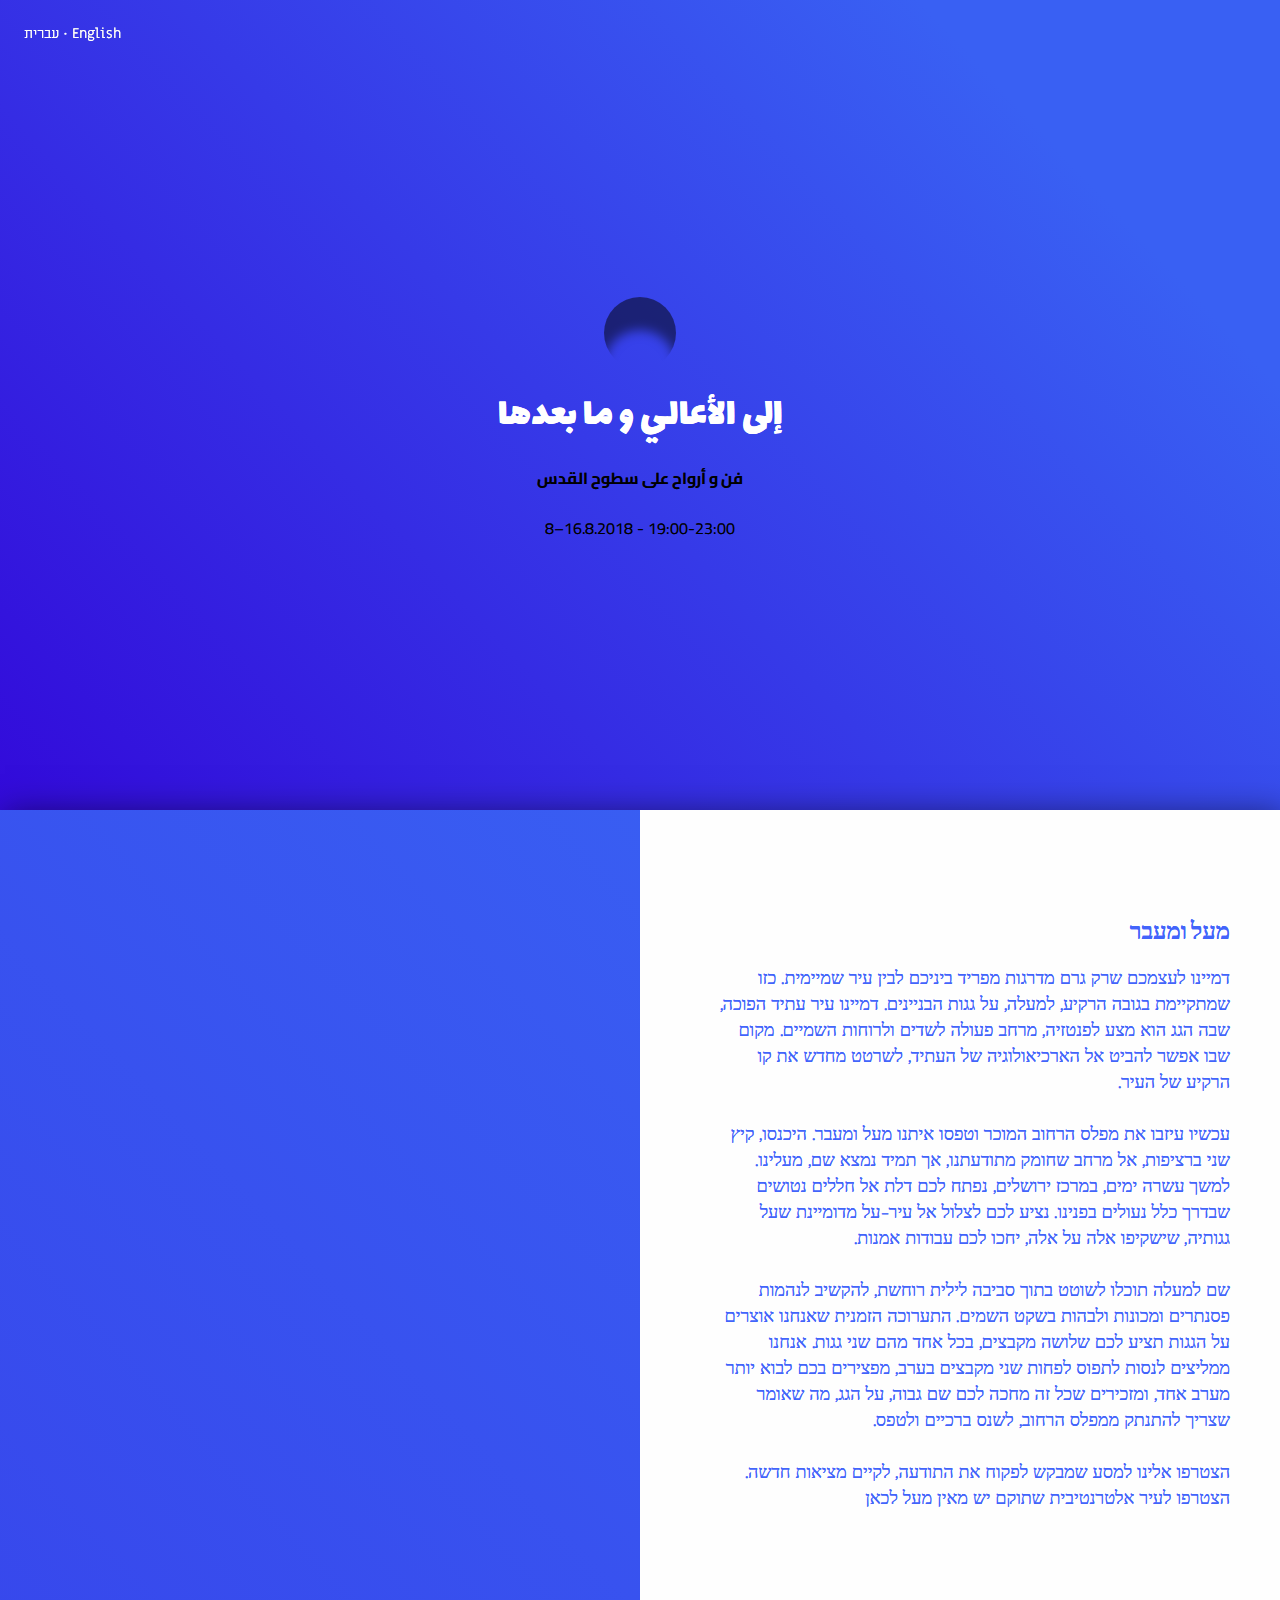
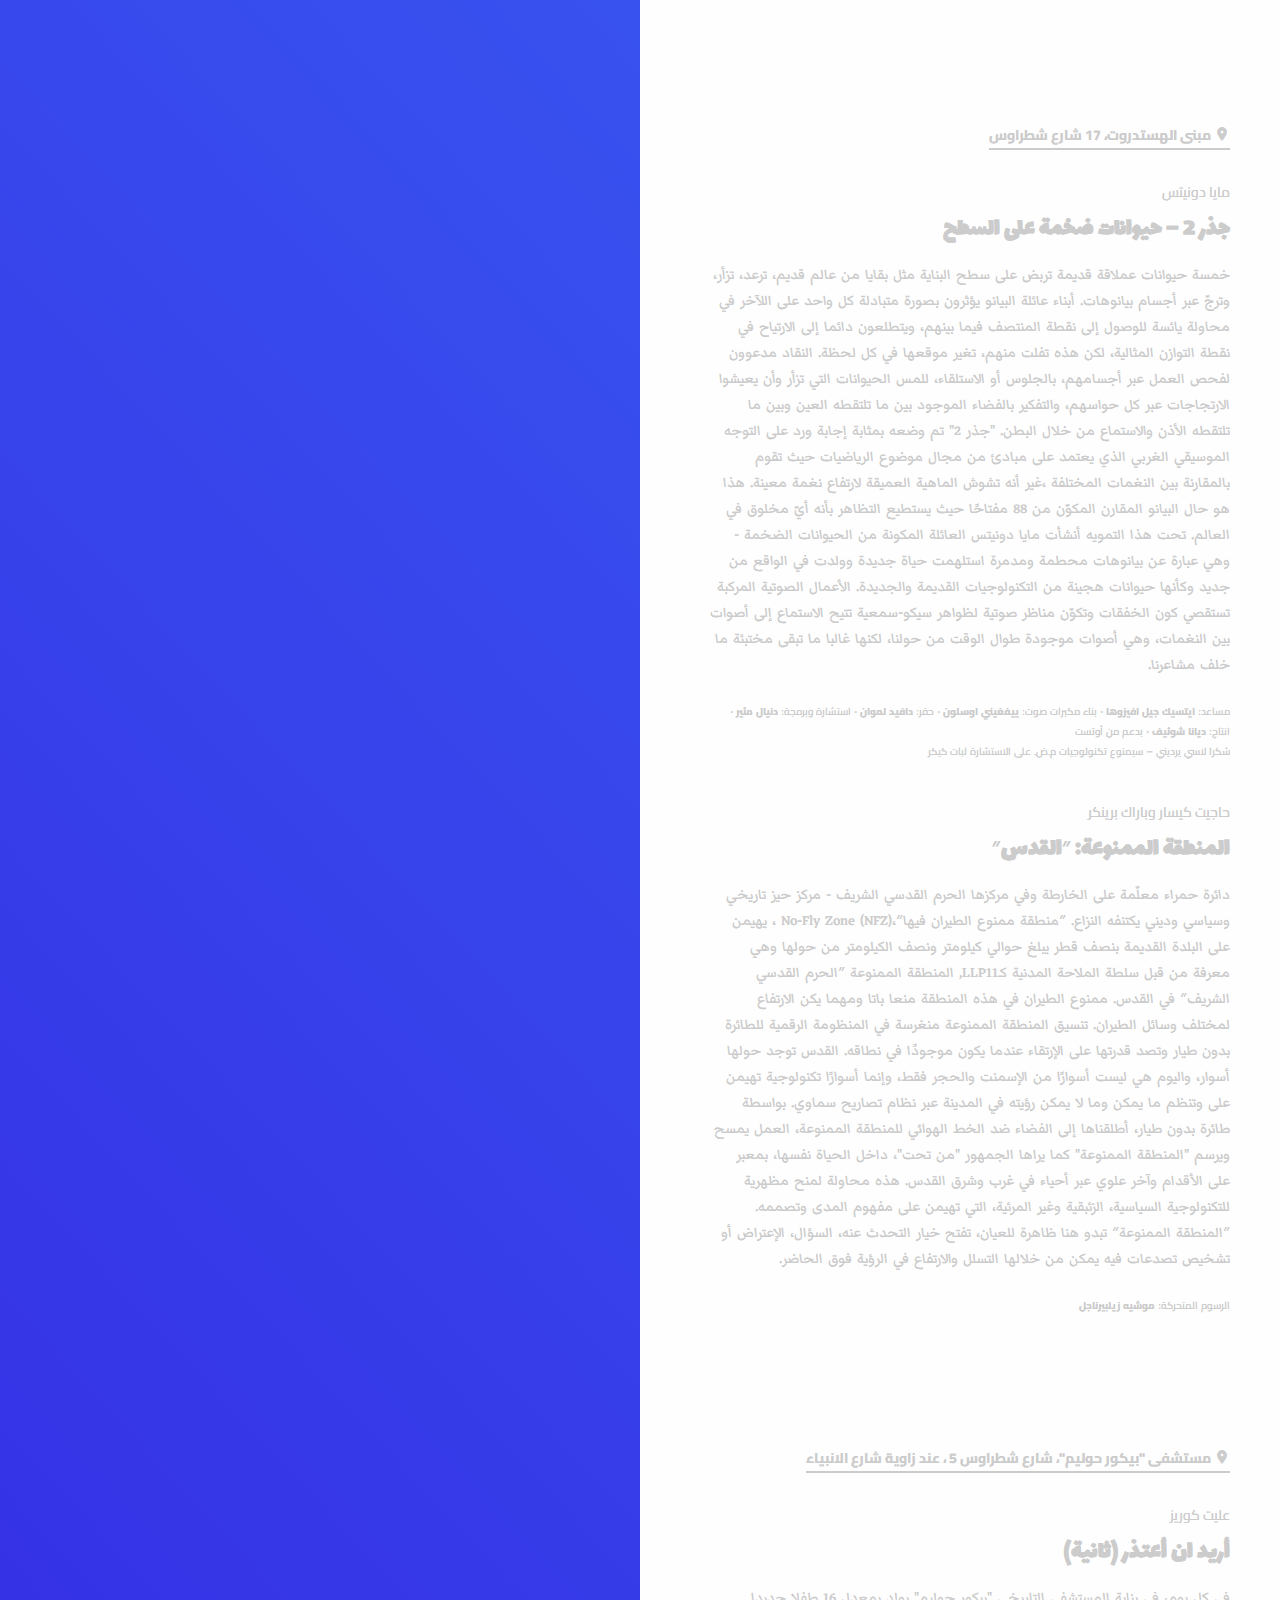
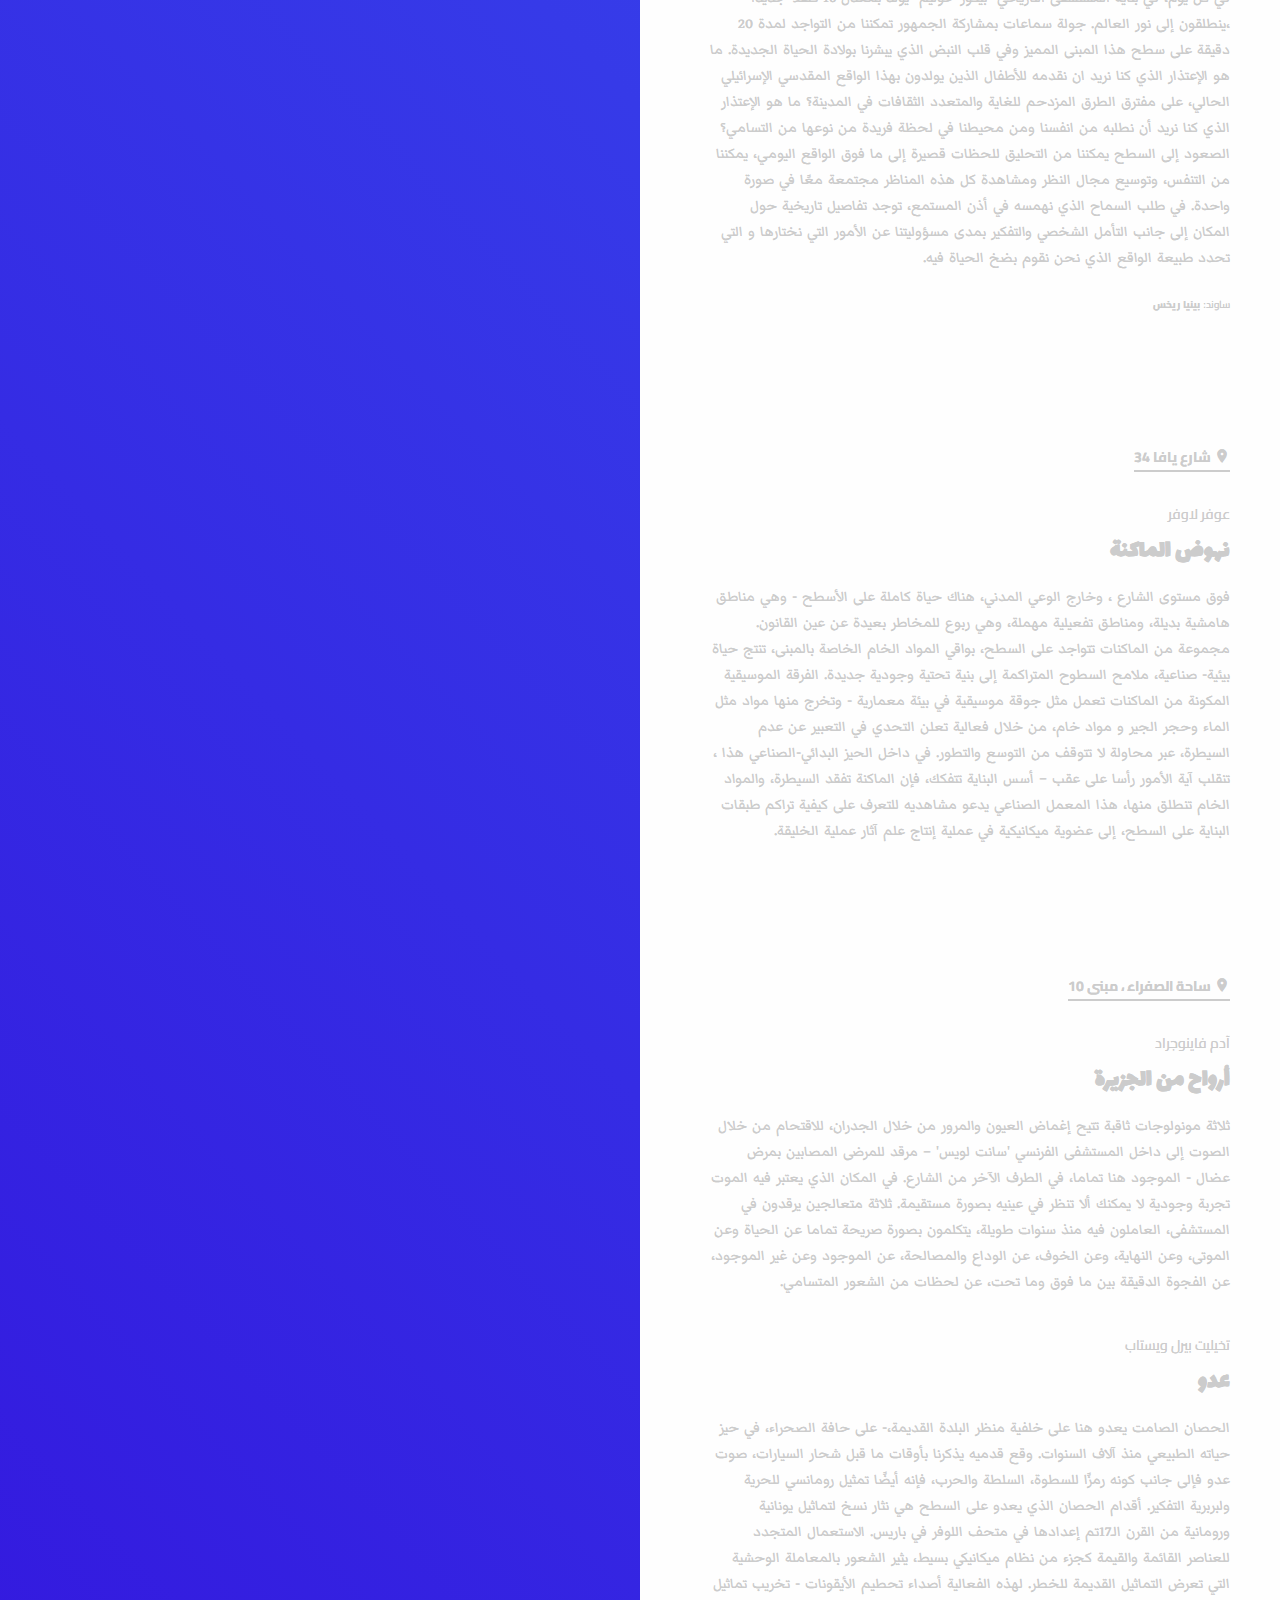
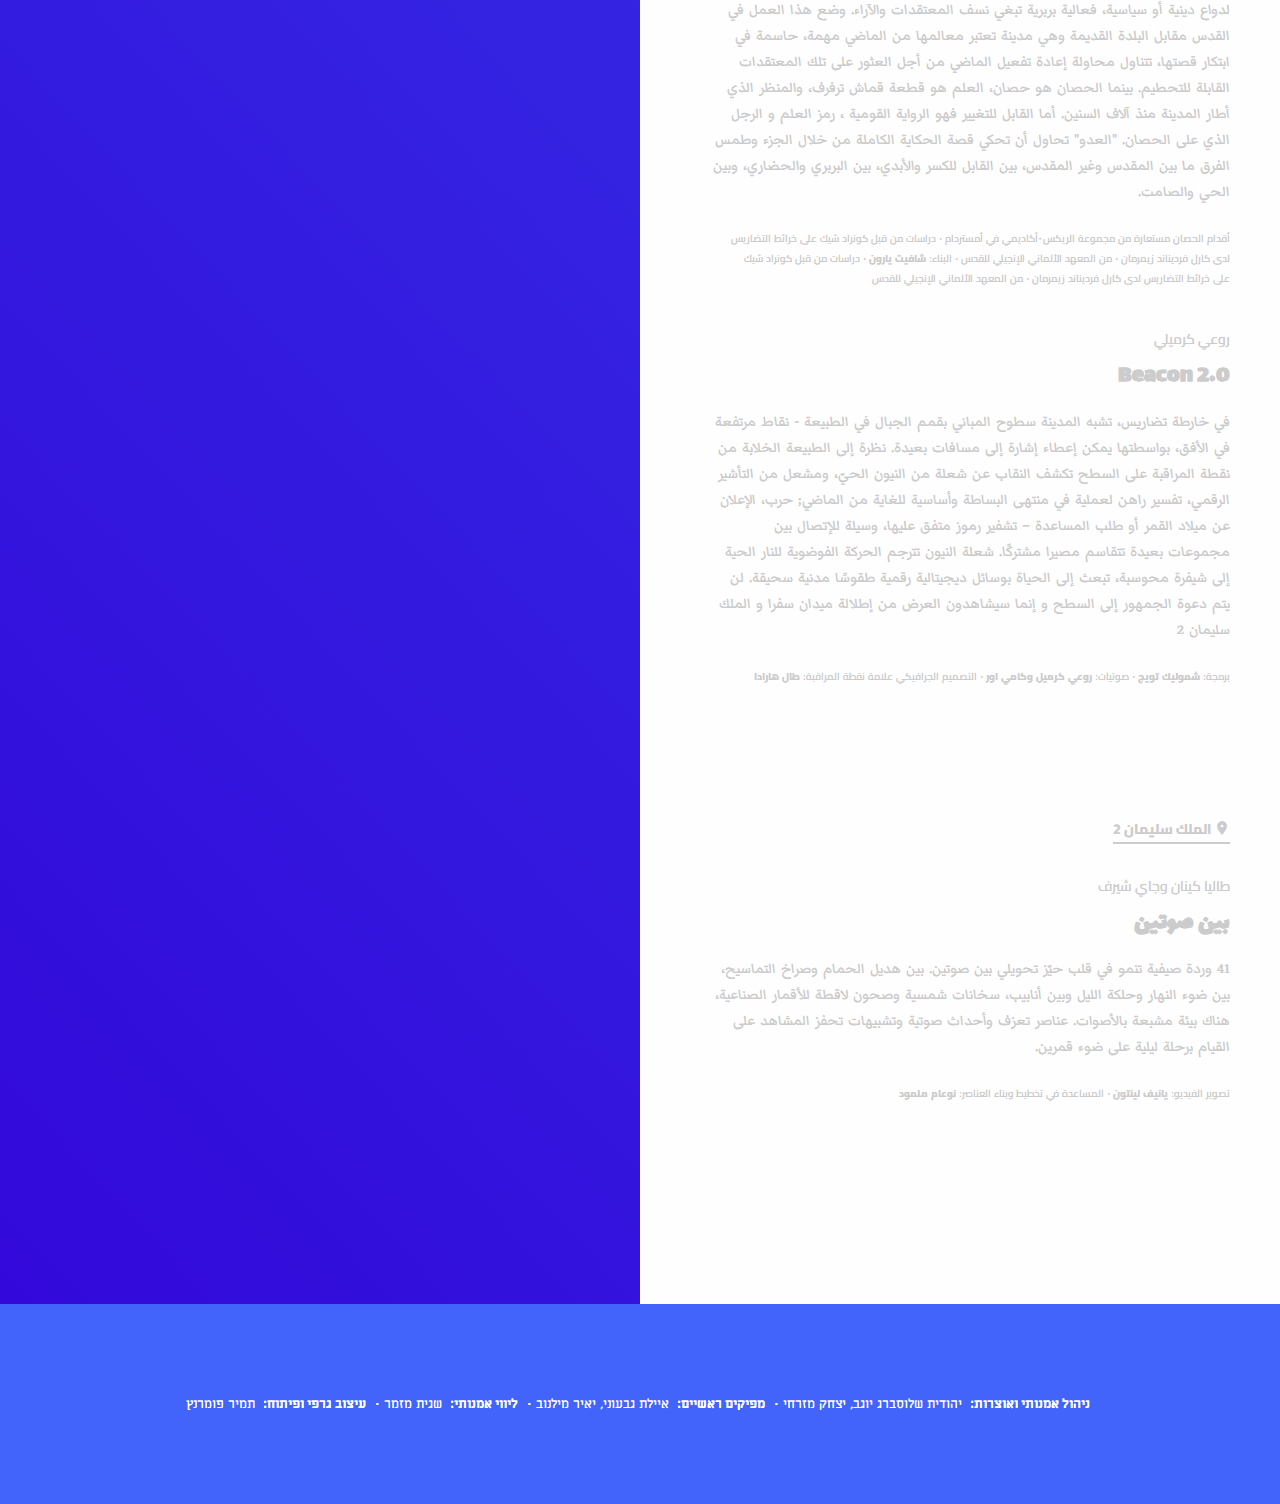
==== commit 9a333355: "added translations" ====
--- a/index-ar.html
+++ b/index-ar.html
@@ -45,7 +45,10 @@
 
 
 <body>
-
+        <div class='toggle-language'>
+                <a href="index.html">עברית</a> ∙ 
+                <a href="index-en.html">English</a>
+              </div>
     <div id='toggle-map'>
         <i class="material-icons px-16-icons">map</i>
     </div>
@@ -85,7 +88,7 @@
             </p>
 
             <div class="spacer-80"></div>
-            <span class='title title-spacer'>העבודות המוצגות</span>
+            <!-- <span class='title title-spacer'>העבודות המוצגות</span>
             <a href="#toc1" class='toc-link'>
                 <div class="toc-location">مبنى الهستدروت، 17 شارع شطراوس</div>
                 <div class=""> </div>
@@ -146,7 +149,7 @@
                 <div class="toc-artist-name">טליה קנינן וגיא שרף</div>
                 <div class="toc-artist-work">בין שני קולות</div>
             </a>
-            
+             -->
        
         </section>
 
@@ -163,17 +166,30 @@
                     "جذر 2" تم وضعه بمثابة إجابة ورد على التوجه الموسيقي الغربي الذي يعتمد على مبادئ من مجال موضوع الرياضيات حيث تقوم بالمقارنة بين النغمات المختلفة ،غير أنه تشوش الماهية العميقة لارتفاع نغمة معينة. هذا هو حال البيانو المقارن المكوّن من 88 مفتاحًا حيث يستطيع التظاهر بأنه أيّ مخلوق في العالم. تحت هذا التمويه أنشأت مايا دونيتس العائلة المكونة من الحيوانات الضخمة - وهي عبارة عن بيانوهات محطمة ومدمرة استلهمت حياة جديدة وولدت في الواقع من جديد وكأنها حيوانات هجينة من التكنولوجيات القديمة والجديدة.
                     الأعمال الصوتية المركبة تستقصي كون الخفقات وتكوّن مناظر صوتية لظواهر سيكو-سمعية تتيح الاستماع إلى أصوات بين النغمات، وهي أصوات موجودة طوال الوقت من حولنا، لكنها غالبا ما تبقى مختبئة ما خلف مشاعرنا.                    
             </p>
+            <span class='body-text-comment'>
+                    مساعد: <b> ايتسيك جيل افيزوها</b> ∙
+                    بناء مكبرات صوت: <b>ييفغيني اوسلون</b> ∙
+                    حفر: <b>دافيد لموان</b> ∙
+                    استشارة وبرمجة: <b> دنيال مئير</b> ∙
+                    انتاج: <b>ديانا شوئيف</b> ∙
+                    بدعم من أوتست
+             <br>
+             شكرا لاسي يرديني – سيمنوع تكنولوجيات م.ض. على الاستشارة لبات كيكر
+              </span> 
+
 
             <div class="spacer-40"></div>
-            <p class='artist' id="toc2">חגית קיסר וברק ברינקר</p>
-            <span class='title'>האזור האסור - ירושלים</span>
-            <p class='body-text'>
-                עיגול אדום מסומן על המפה ובמרכזו הר הבית - טבורו של מרחב היסטורי, פוליטי ודתי מסוכסך. ״אזור אסור לטיסה״ (No-Fly Zone, NFZ), חולש על העיר העתיקה ברדיוס של כקילומטר וחצי סביב לה ומוגדר על ידי רשות התעופה האזרחית כ-LLP11, האזור האסור: ״הר הבית״ בירושלים. באזור זה הטיסה אסורה בכל גובה, לכל כלי הטייס. קואורדינטות ״האזור האסור״ מוטמעות אל תוך המערכת הדיגיטלית של הרחפן ויוצרות חומה אווירית, בלתי נראית, החוסמת את הרחפן ממעבר פנימה אל תוך המרחב המסומן ומונעת ממנו להתרומם בתחומו.
-                רחפן שהטסנו כנגד הקו האווירי של ״האזור האסור" ממפה ומשרטט את החומה האווירית ואת האזור כפי שהוא נראה מלמטה, בתוך החיים עצמם, במעבר רגלי ועילי דרך שכונות מערב ומזרח ירושלים. זהו ניסיון לתת נראות למשטר היתרים שמיימי, לטכנולוגיה פוליטית חמקמקה ובלתי נראית, השולטת במבטנו ומעצבת את תפיסת המרחב.
-                על גג בניין ההסתדרות אשר שימש כמוצב צבאי וכעמדת תצפית במלחמת ששת הימים, הופך "האזור האסור" נראה לעין. אל פנורמת הנוף הלילי, הנשקפת מארכיטקטורת החלונות הייחודית, מתווסף חלון השופך אור על הפוליטיקה של המרחב, מציע להתבונן באזורים האסורים במבט, לשאול, להתנגד או לאתר בהם סדקים, דרכם אפשר להסתנן ולהגביה ראות מעל ההווה.
-            </p>
-
-        </section>
+            <p class='artist' id="toc2">حاجيت كيسار وباراك برينكر</p>
+            <span class='title'>المنطقة الممنوعة: ״القدس״</span>
+            <p class='body-text'>
+                دائرة حمراء معلّمة على الخارطة وفي مركزها الحرم القدسي الشريف - مركز حيز تاريخي وسياسي وديني يكتنفه النزاع. ״منطقة ممنوع الطيران فيها״،No-Fly Zone (NFZ) ، يهيمن على البلدة القديمة بنصف قطر يبلغ حوالي كيلومتر ونصف الكيلومتر من حولها وهي معرفة من قبل سلطة الملاحة المدنية كـLLP11, المنطقة الممنوعة ״الحرم القدسي الشريف״ في القدس. ممنوع الطيران في هذه المنطقة منعا باتا ومهما يكن الارتفاع لمختلف وسائل الطيران. تنسيق المنطقة الممنوعة منغرسة في المنظومة الرقمية للطائرة بدون طيار وتصد قدرتها على الإرتقاء عندما يكون موجودًا في نطاقه.
+                القدس توجد حولها أسوار، واليوم هي ليست أسوارًا من الإسمنت والحجر فقط، وإنما أسوارًا تكنولوجية تهيمن على وتنظم ما يمكن وما لا يمكن رؤيته في المدينة عبر نظام تصاريح سماوي. بواسطة طائرة بدون طيار، أطلقناها إلى الفضاء ضد الخط الهوائي للمنطقة الممنوعة، العمل يمسح ويرسم "المنطقة الممنوعة" كما يراها الجمهور "من تحت"، داخل الحياة نفسها، بمعبر على الأقدام وآخر علوي عبر أحياء في غرب وشرق القدس. هذه محاولة لمنح مظهرية للتكنولوجية السياسية، الزئبقية وغير المرئية، التي تهيمن على مفهوم المدى وتصممه. ״المنطقة الممنوعة״ تبدو هنا ظاهرة للعيان، تفتح خيار التحدث عنه، السؤال، الإعتراض أو تشخيص تصدعات فيه يمكن من خلالها التسلل والارتفاع في الرؤية فوق الحاضر.    </p>
+       
+       
+                <span class='body-text-comment'>
+                        الرسوم المتحركة: <b>موشيه زيلبيرناجل</b>
+                  </span> 
+            </section>
 
 
         <section id='v2'>
@@ -188,6 +204,9 @@
                     في كل يوم، في بناية المستشفى التاريخي "بيكور حوليم" يولد بمعدل 16 طفلا جديدا ،ينطلقون إلى نور العالم. جولة سماعات بمشاركة الجمهور تمكننا من التواجد لمدة 20 دقيقة على سطح هذا المبنى المميز وفي قلب النبض الذي يبشرنا بولادة الحياة الجديدة. ما هو الإعتذار الذي كنا نريد ان نقدمه للأطفال الذين يولدون بهذا الواقع المقدسي الإسرائيلي الحالي، على مفترق الطرق المزدحم للغاية والمتعدد الثقافات في المدينة؟ ما هو الإعتذار الذي كنا نريد أن نطلبه من انفسنا ومن محيطنا في لحظة فريدة من نوعها من التسامي؟ 
                     الصعود إلى السطح يمكننا من التحليق للحظات قصيرة إلى ما فوق الواقع اليومي، يمكننا من التنفس، وتوسيع مجال النظر ومشاهدة كل هذه المناظر مجتمعة معًا في صورة واحدة. في طلب السماح الذي نهمسه في أذن المستمع،  توجد تفاصيل تاريخية حول المكان إلى جانب التأمل الشخصي والتفكير بمدى مسؤوليتنا عن الأمور التي نختارها و التي تحدد طبيعة الواقع الذي نحن نقوم بضخ الحياة فيه.                     
             </p>
+            <span class='body-text-comment'>
+                    ساوند: <b>بينيا ريخس</b>
+              </span> 
 
         </section>
 
@@ -221,19 +240,36 @@
                       </p>
 
             <div class="spacer-40"></div>
-            <p class='artist' id="toc6">תכלת פרל ויסטוב </p>
-            <span class='title'>דהרה</span>
-            <p class='body-text'>
-                ...
-            </p>
-            <div class="spacer-40"></div>
+            <p class='artist' id="toc6">تخيليت بيرل ويستاب</p>
+            <span class='title'>عدو</span>
+            <p class='body-text'>
+                الحصان الصامت يعدو هنا على خلفية منظر البلدة القديمة،- على حافة الصحراء، في حيز حياته الطبيعي منذ آلاف السنوات. وقع قدميه يذكرنا بأوقات ما قبل شحار السيارات، صوت عدو فإلى جانب كونه رمزًا للسطوة، السلطة والحرب، فإنه أيضًا تمثيل رومانسي للحرية ولبربرية التفكير.
+أقدام الحصان الذي يعدو على السطح هي نثار نسخ لتماثيل يونانية ورومانية من القرن الـ17تم إعدادها في متحف اللوفر في باريس. الاستعمال المتجدد للعناصر القائمة والقيمة كجزء من نظام ميكانيكي بسيط، يثير الشعور بالمعاملة الوحشية التي تعرض التماثيل القديمة للخطر. لهذه الفعالية أصداء تحطيم الأيقونات - تخريب تماثيل لدواع دينية أو سياسية، فعالية بربرية تبغي نسف المعتقدات والآراء.
+ وضع هذا العمل في القدس مقابل البلدة القديمة وهي مدينة تعتبر معالمها من الماضي مهمة، حاسمة في ابتكار قصتها، تتناول محاولة إعادة تفعيل الماضي من أجل العثور على تلك المعتقدات القابلة للتحطيم. بينما الحصان هو حصان، العلم هو قطعة قماش ترفرف، والمنظر الذي أطار المدينة منذ آلاف السنين. أما القابل للتغيير فهو الرواية القومية ، رمز العلم و الرجل الذي على الحصان.
+"العدو" تحاول أن تحكي قصة الحكاية الكاملة من خلال الجزء وطمس الفرق ما بين المقدس وغير المقدس، بين القابل للكسر والأبدي، بين البربري والحضاري، وبين الحي والصامت.
+
+            </p>
+
+            <span class='body-text-comment'>
+                    أقدام الحصان مستعارة من مجموعة الريكس-أكاديمي في أمستردام ∙
+                    دراسات من قبل كونراد شيك على خرائط التضاريس لدى كارل فرديناند زيمرمان ∙
+                    من المعهد الألماني الإنجيلي للقدس ∙
+                    البناء: <b> شافيت يارون</b> ∙
+                    دراسات من قبل كونراد شيك على خرائط التضاريس لدى كارل فرديناند زيمرمان ∙
+                    من المعهد الألماني الإنجيلي للقدس
+              </span> 
+           <div class="spacer-40"></div>
             <p class='artist' id="toc8">روعي كرميلي</p>
             <span class='title'>Beacon 2.0</span>
             <p class='body-text'>
                     في خارطة تضاريس، تشبه المدينة سطوح المباني بقمم الجبال في الطبيعة - نقاط مرتفعة في الأفق، بواسطتها يمكن إعطاء إشارة إلى مسافات بعيدة. نظرة إلى الطبيعة الخلابة من نقطة المراقبة على السطح تكشف النقاب عن شعلة من النيون الحيّ، ومشعل من التأشير الرقمي، تفسير راهن لعملية في منتهى البساطة وأساسية للغاية من الماضي; حرب، الإعلان عن ميلاد القمر أو طلب المساعدة – تشفير رموز متفق عليها، وسيلة للإتصال بين مجموعات بعيدة تتقاسم مصيرا مشتركًا. شعلة النيون تترجم الحركة الفوضوية للنار الحية إلى شيفرة محوسبة، تبعث إلى الحياة بوسائل ديجيتالية رقمية طقوسًا مدنية سحيقة.
                     لن يتم دعوة الجمهور إلى السطح و إنما سيشاهدون العرض من إطلالة ميدان سفرا و الملك سليمان 2
             </p>
-
+            <span class='body-text-comment'>
+                    برمجة: <b>شموليك تويج</b> ∙
+                    صوتيات: <b>روعي كرميل وكامي اور</b> ∙
+                    التصميم الجرافيكي علامة نقطة المراقبة: <b>طال هارادا</b>
+              </span> 
 
         </section>
         <section id='v5'>
@@ -247,7 +283,14 @@
             <span class='title'>بين صوتين</span>
             <p class='body-text'>
                     41 وردة صيفية تنمو في قلب حيّز تحويلي  بين صوتين. بين هديل الحمام وصراخ التماسيح، بين ضوء النهار وحلكة الليل وبين أنابيب، سخانات شمسية وصحون لاقطة للأقمار الصناعية، هناك بيئة مشبعة بالأصوات. عناصر تعزف وأحداث صوتية وتشبيهات تحفز المشاهد على القيام برحلة ليلية على ضوء قمرين.
-        </section>
+            </p>
+
+            <span class='body-text-comment'>
+                    تصوير الفيديو: <b>يانيف لينتون</b> ∙
+                    المساعدة في تخطيط وبناء العناصر: <b>نوعام ملمود</b> 
+              </span> 
+
+                </section>
         <!-- <section id='v6'>
             <div class="spacer-80"></div>
 
@@ -273,7 +316,7 @@
         </section> -->
     </div>
     <div class='credits'>
-        <div class="block">
+        <div class="block font-credits">
             <b> ניהול אמנותי ואוצרות: </b> יהודית שלוסברג יוגב, יצחק מזרחי ∙
             <b> מפיקים ראשיים: </b> איילת גבעוני, יאיר מילנוב ∙
             <b> ליווי אמנותי: </b> שגית מזמר ∙
--- a/css/style.css
+++ b/css/style.css
@@ -1,3 +1,28 @@
+
+.font-credits {
+    font-family: 'Miriam Libre', 'Cairo', sans-serif;
+    font-weight: 400;
+}
+.font-credits b {
+font-weight: 700;
+}
+.toggle-language {
+    position: absolute;
+    z-index: 20;
+    top: 0px;
+    padding: 24px;
+    color: #fff;
+
+    font-family: 'Miriam Libre', 'Cairo', sans-serif;
+    font-size: 14px;
+
+}
+.toggle-language  a {
+    color: #fff;
+}
+.toggle-language  a:hover {
+    color: #fff;
+}
 p {
     margin: 0;
     padding: 0;
@@ -74,15 +99,24 @@
     font-family: 'Frank Ruhl Libre', serif;
     font-weight: 400;
     display: block;
-    max-width: 430px;
+    max-width: 520px;
     font-size: 16px;
-    line-height: 24px;
+    line-height: 26px;
     letter-spacing: 0.3px;
 }
 
 .body-text-comment {
-    letter-spacing: 1px;
-    display: block;
+    letter-spacing: 0.2px;
+    line-height: 20px;
+    font-size: 10px;
+    margin-top: 24px;
+    display: block;
+    font-family: 'Miriam Libre', 'Cairo', sans-serif;
+    font-weight: 400;
+    max-width: 500px;
+}
+.body-text-comment b  {
+    font-weight: 700;
 }
 
 .spacer-80 {
@@ -202,6 +236,7 @@
     margin-bottom: 8px;
     color: rgba(0,0,0,0.6);
     text-shadow: 0 0 0 #000;
+    text-align: center;
 }
 
 .intro .logo3 {
@@ -227,7 +262,6 @@
     text-shadow: 0 0 0 #fff;
     font-size: 13px;
     line-height: 16px;
-    font-family: 'Miriam Libre', sans-serif;
     font-weight: 400;
     display: flex;
     align-items: center;
@@ -330,6 +364,17 @@
 
 
  @media only screen and (max-width: 750px) {
+
+
+    .location-title
+    {
+border-bottom: none;
+
+    }
+    .toggle-language {
+text-align: center;
+width: 100%;
+    }
     #toggle-map {
         width: 56px;
         height: 56px;
@@ -343,7 +388,6 @@
         right: 24px;
         position: fixed;
         z-index: 3;
-        transition: all 1s ease-in-out;
         line-height: 56px;
         text-align: center;
     }
@@ -405,6 +449,7 @@
     }
     .title {
         line-height: 28px;
+        margin-bottom: 24px;
     }
     .intro .logo1 {
         font-size: 30px;
